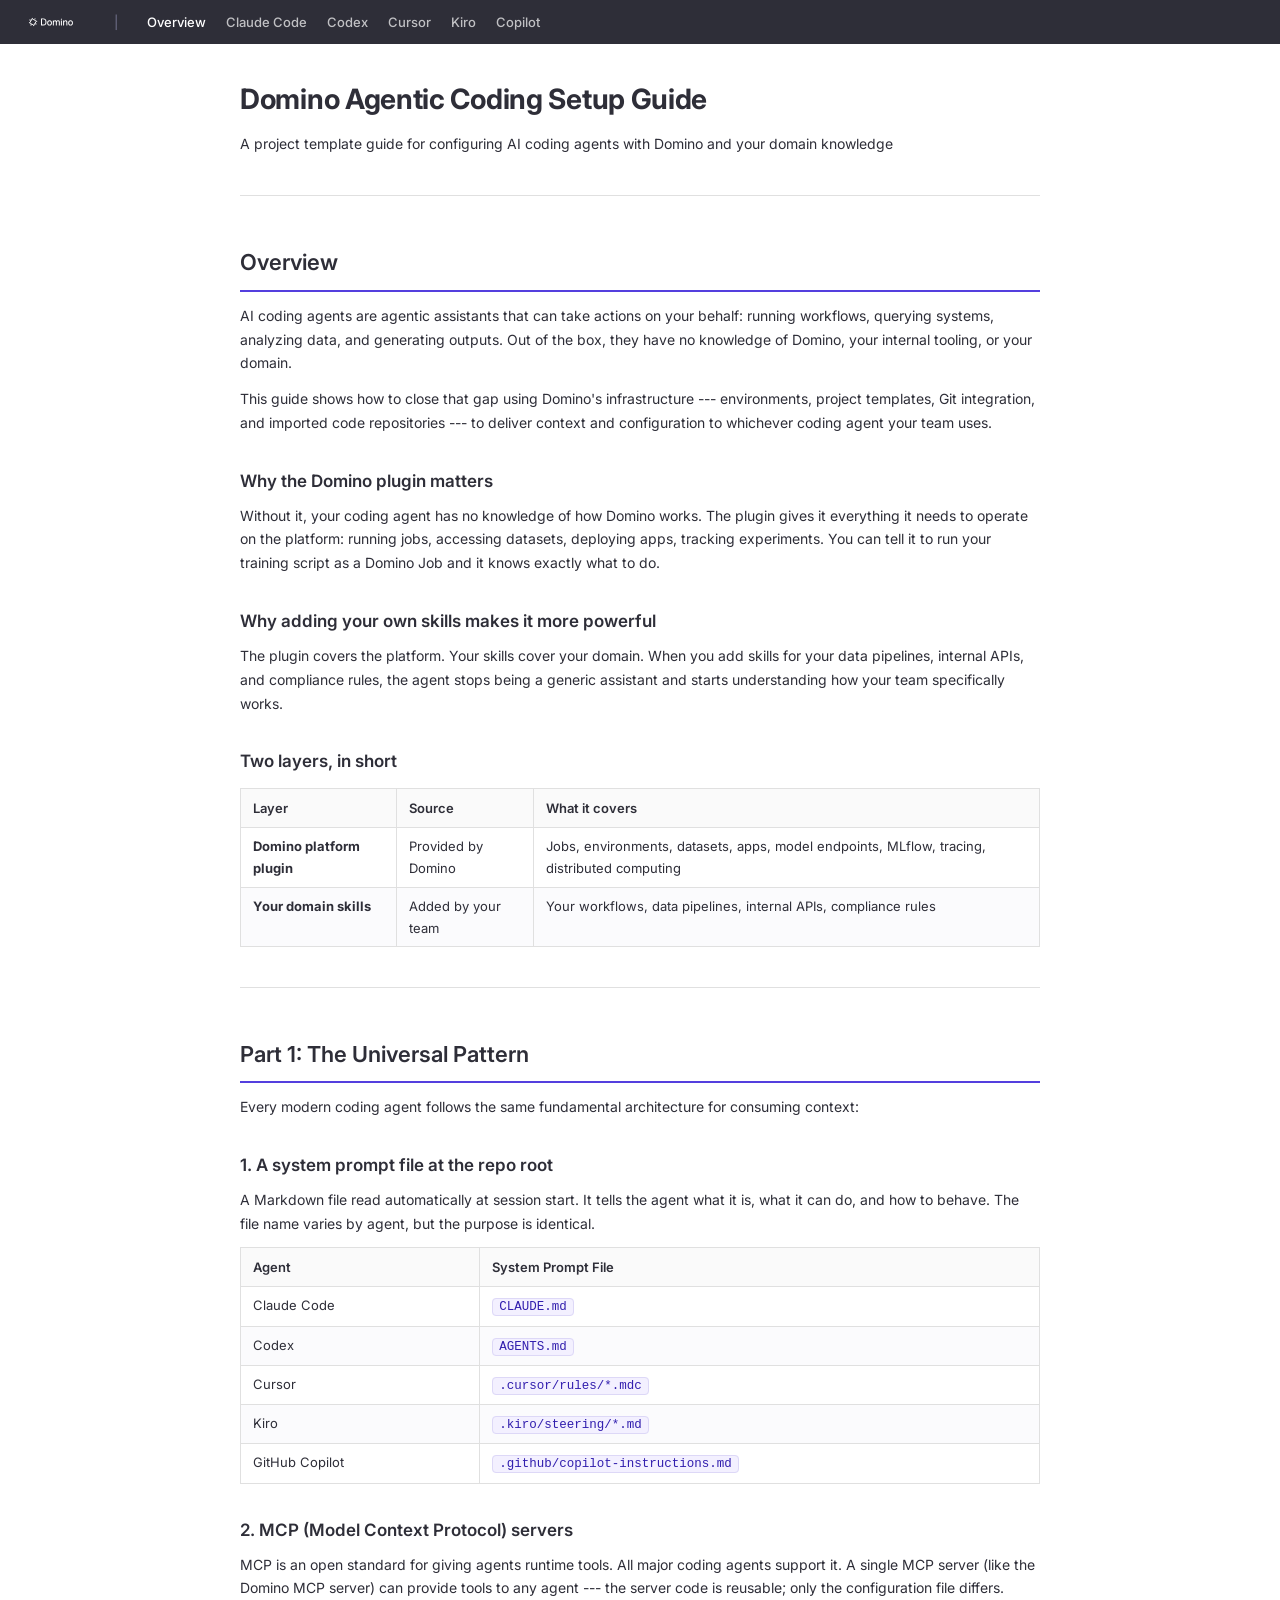
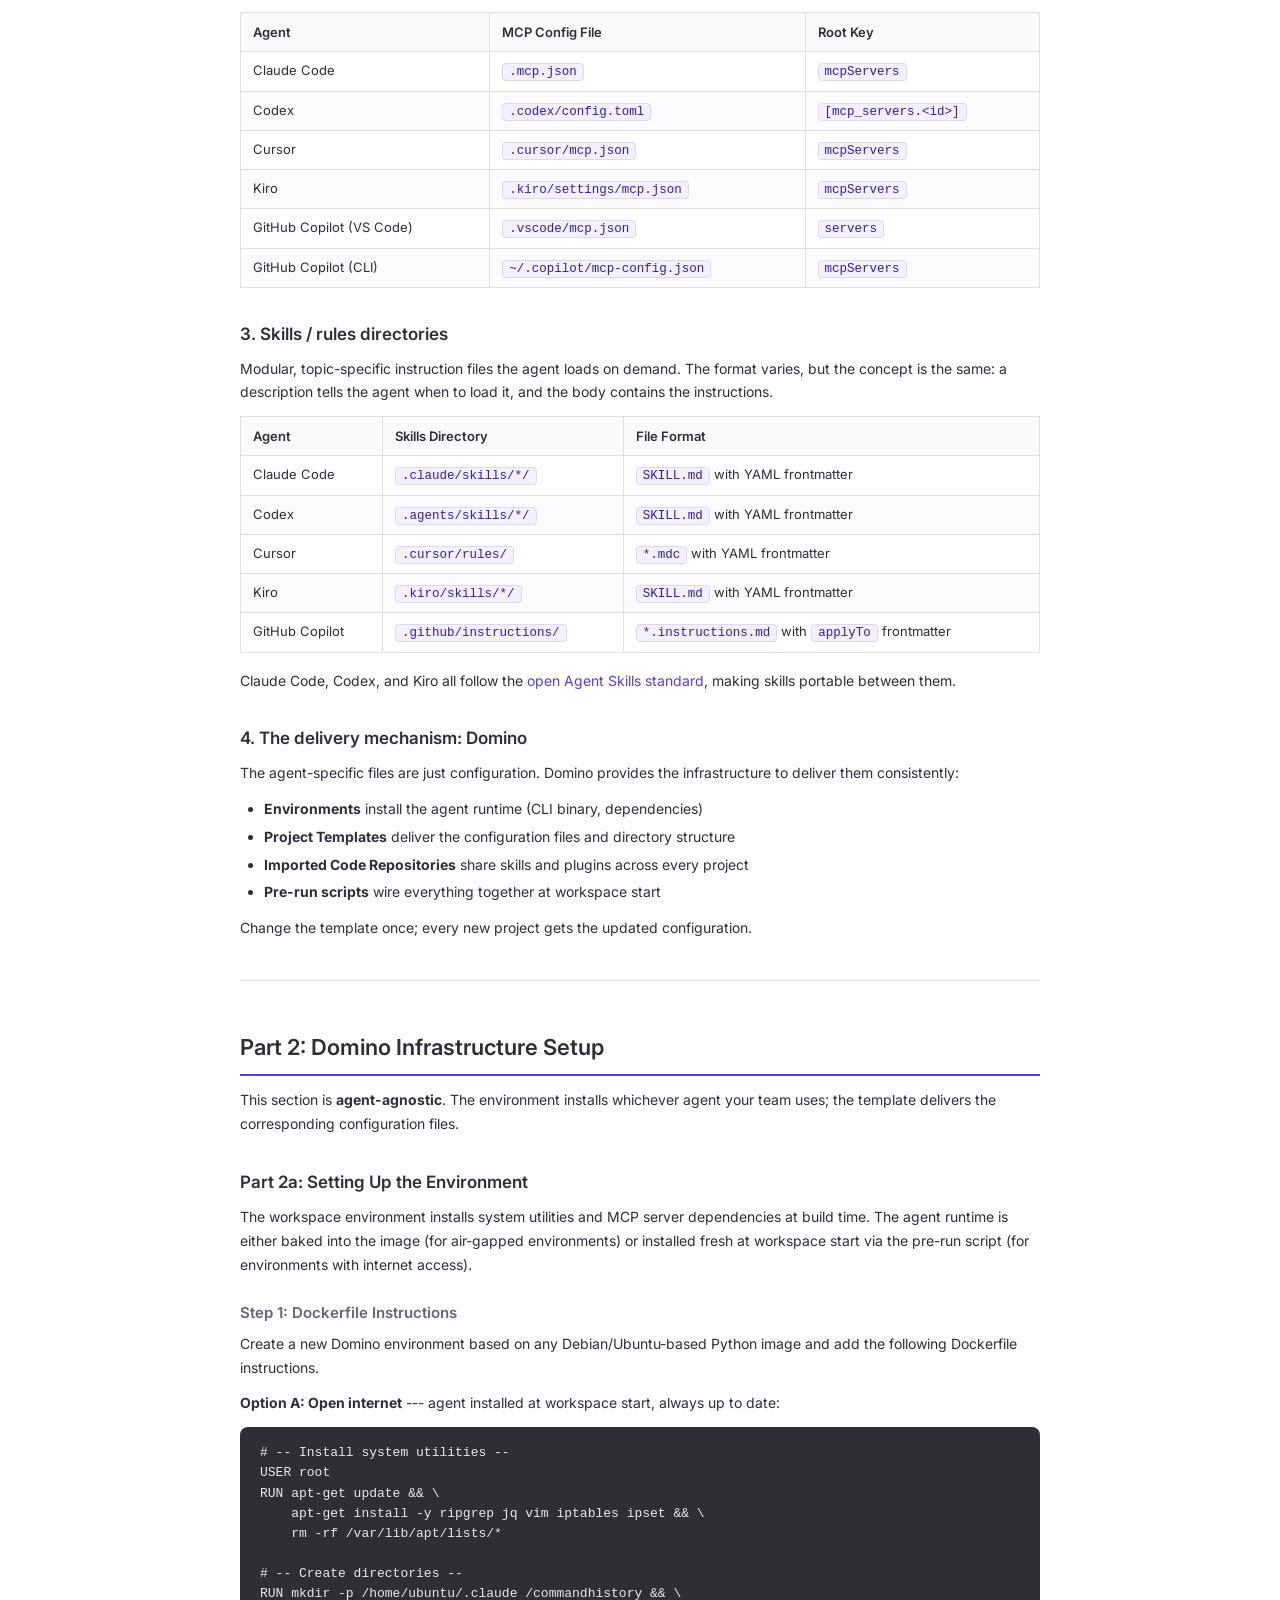
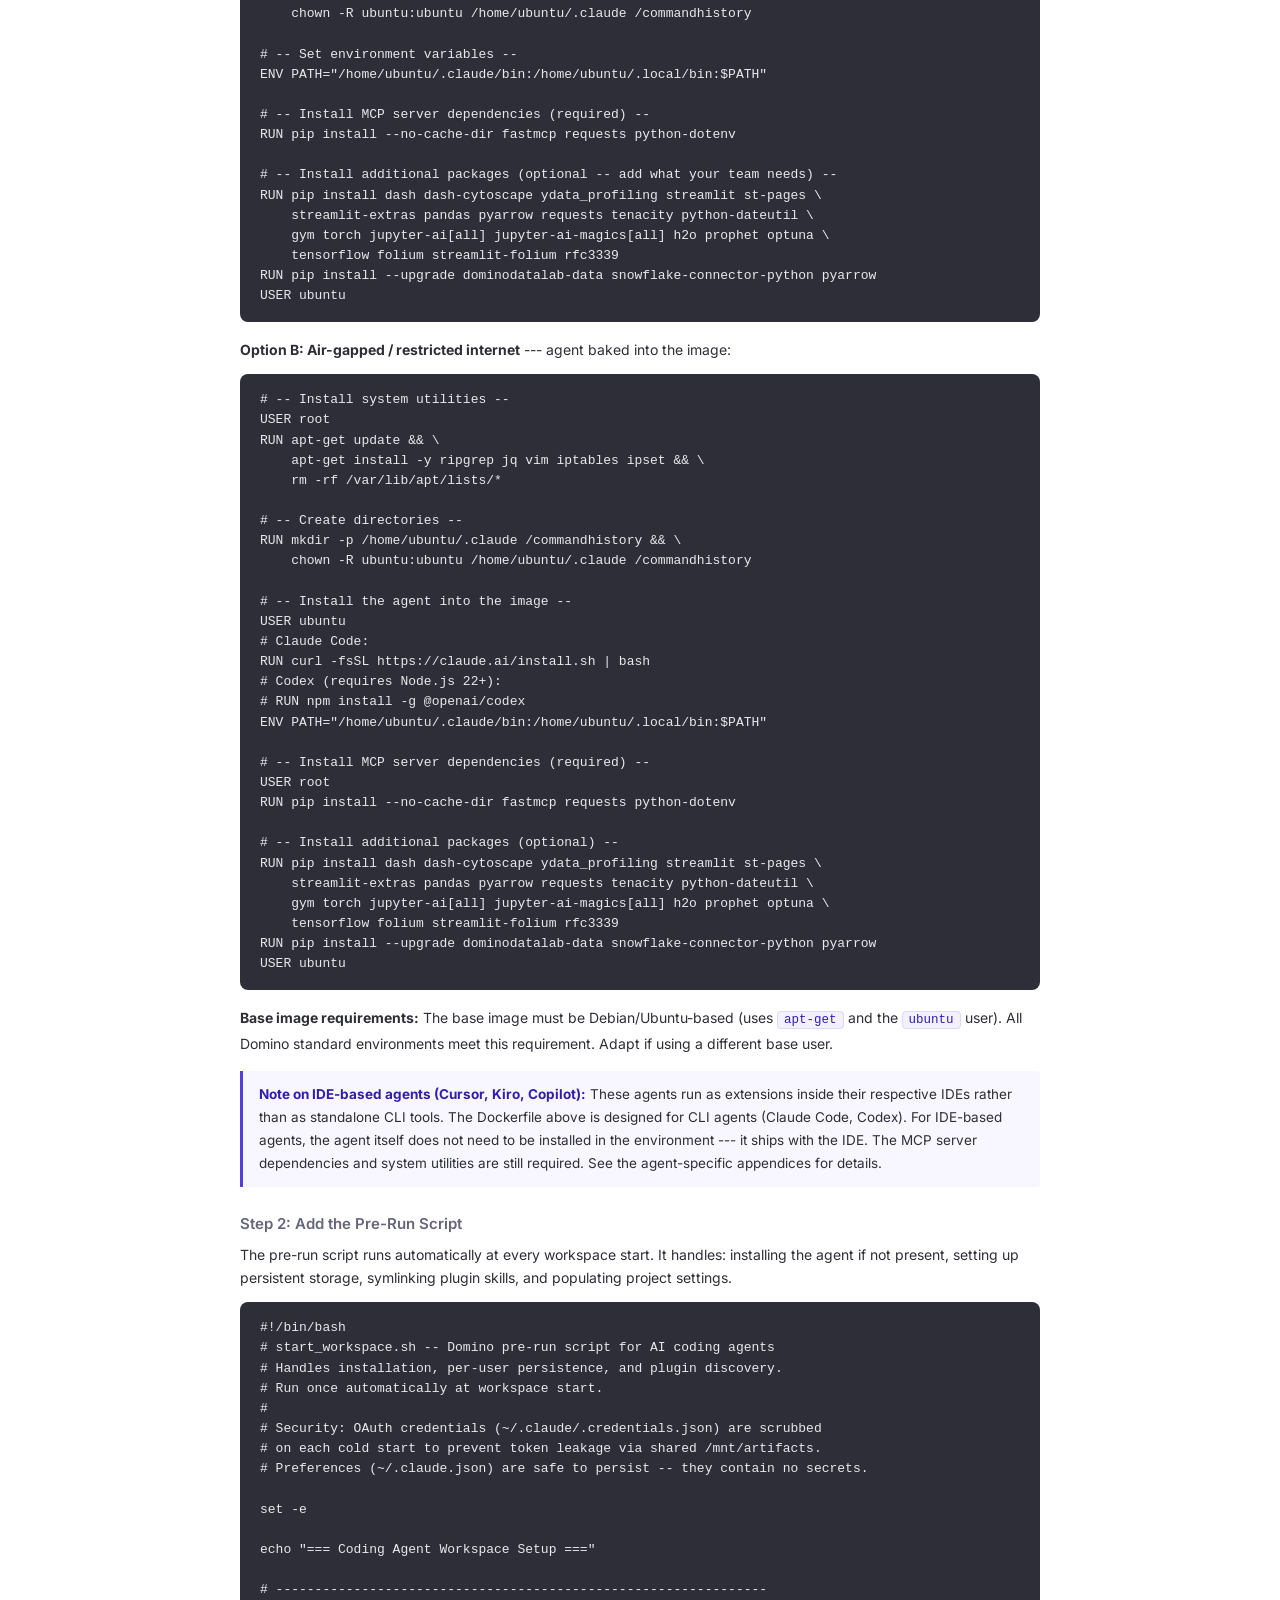
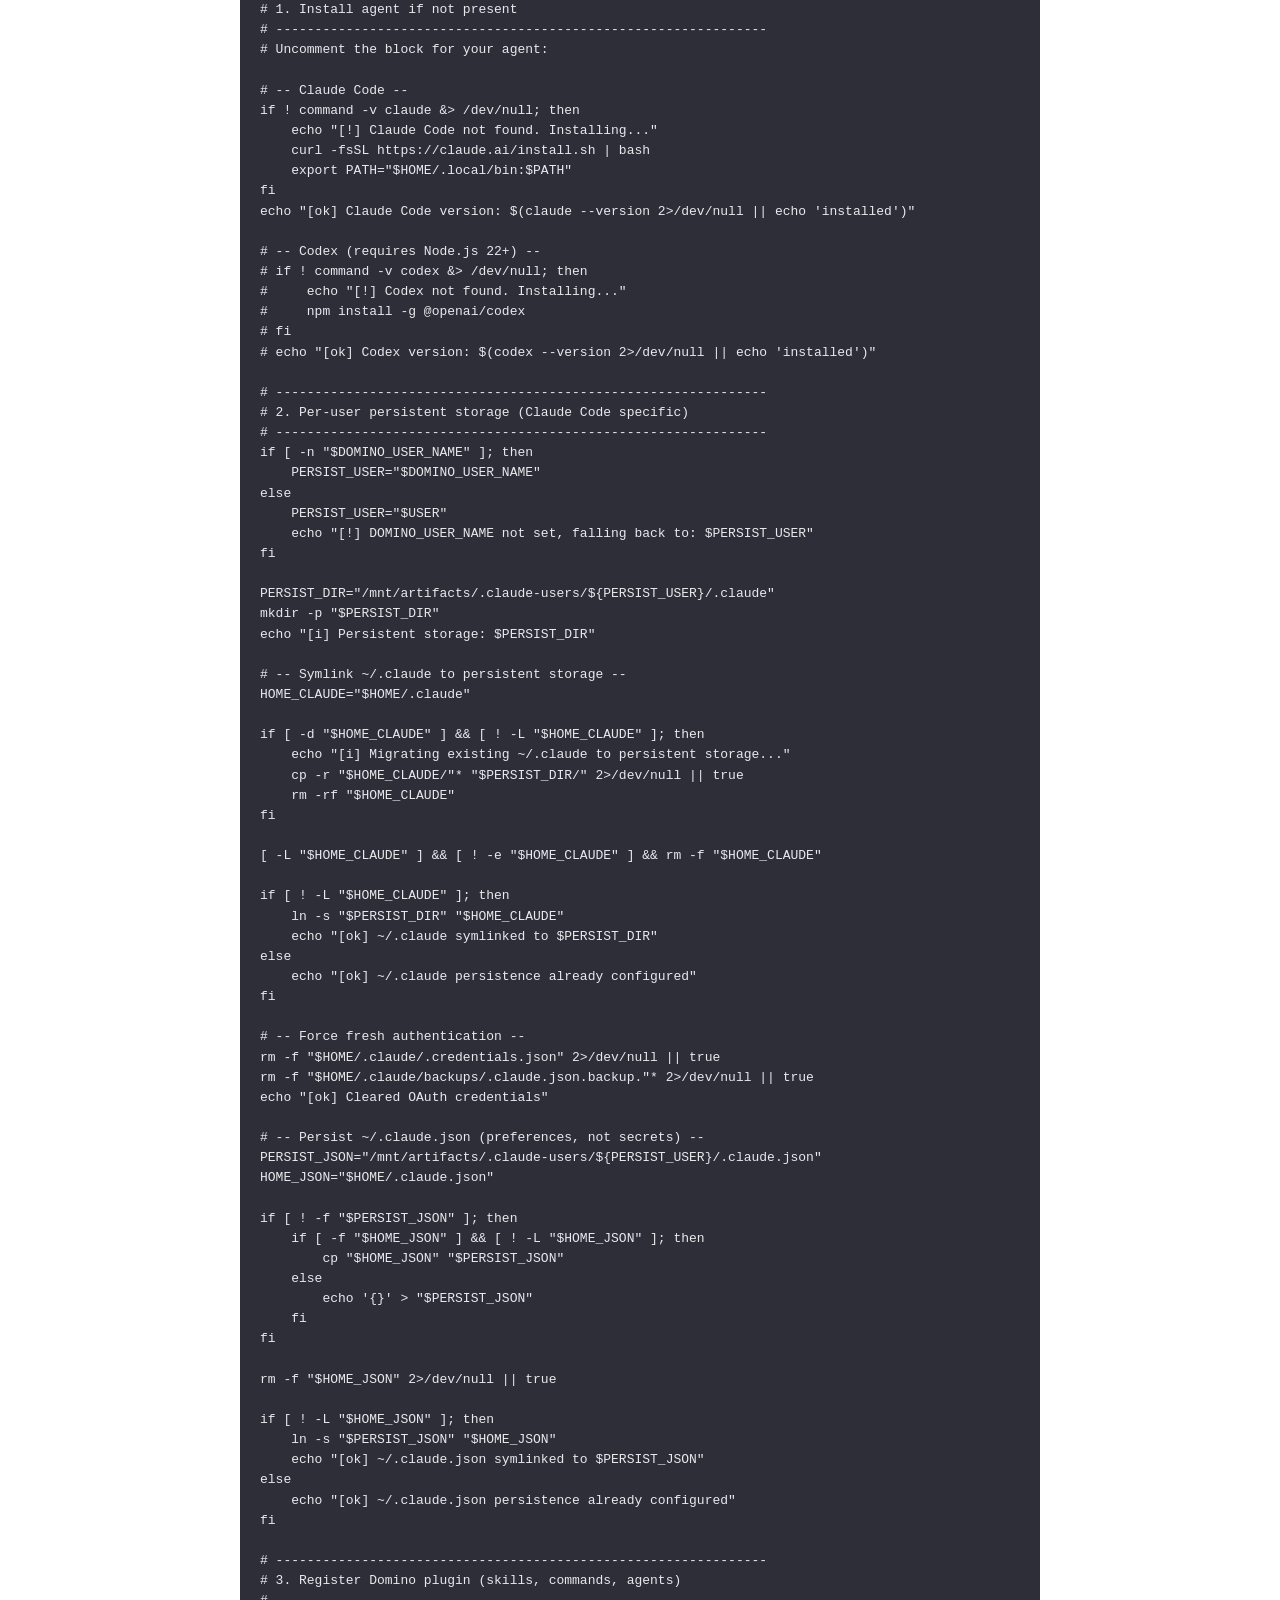
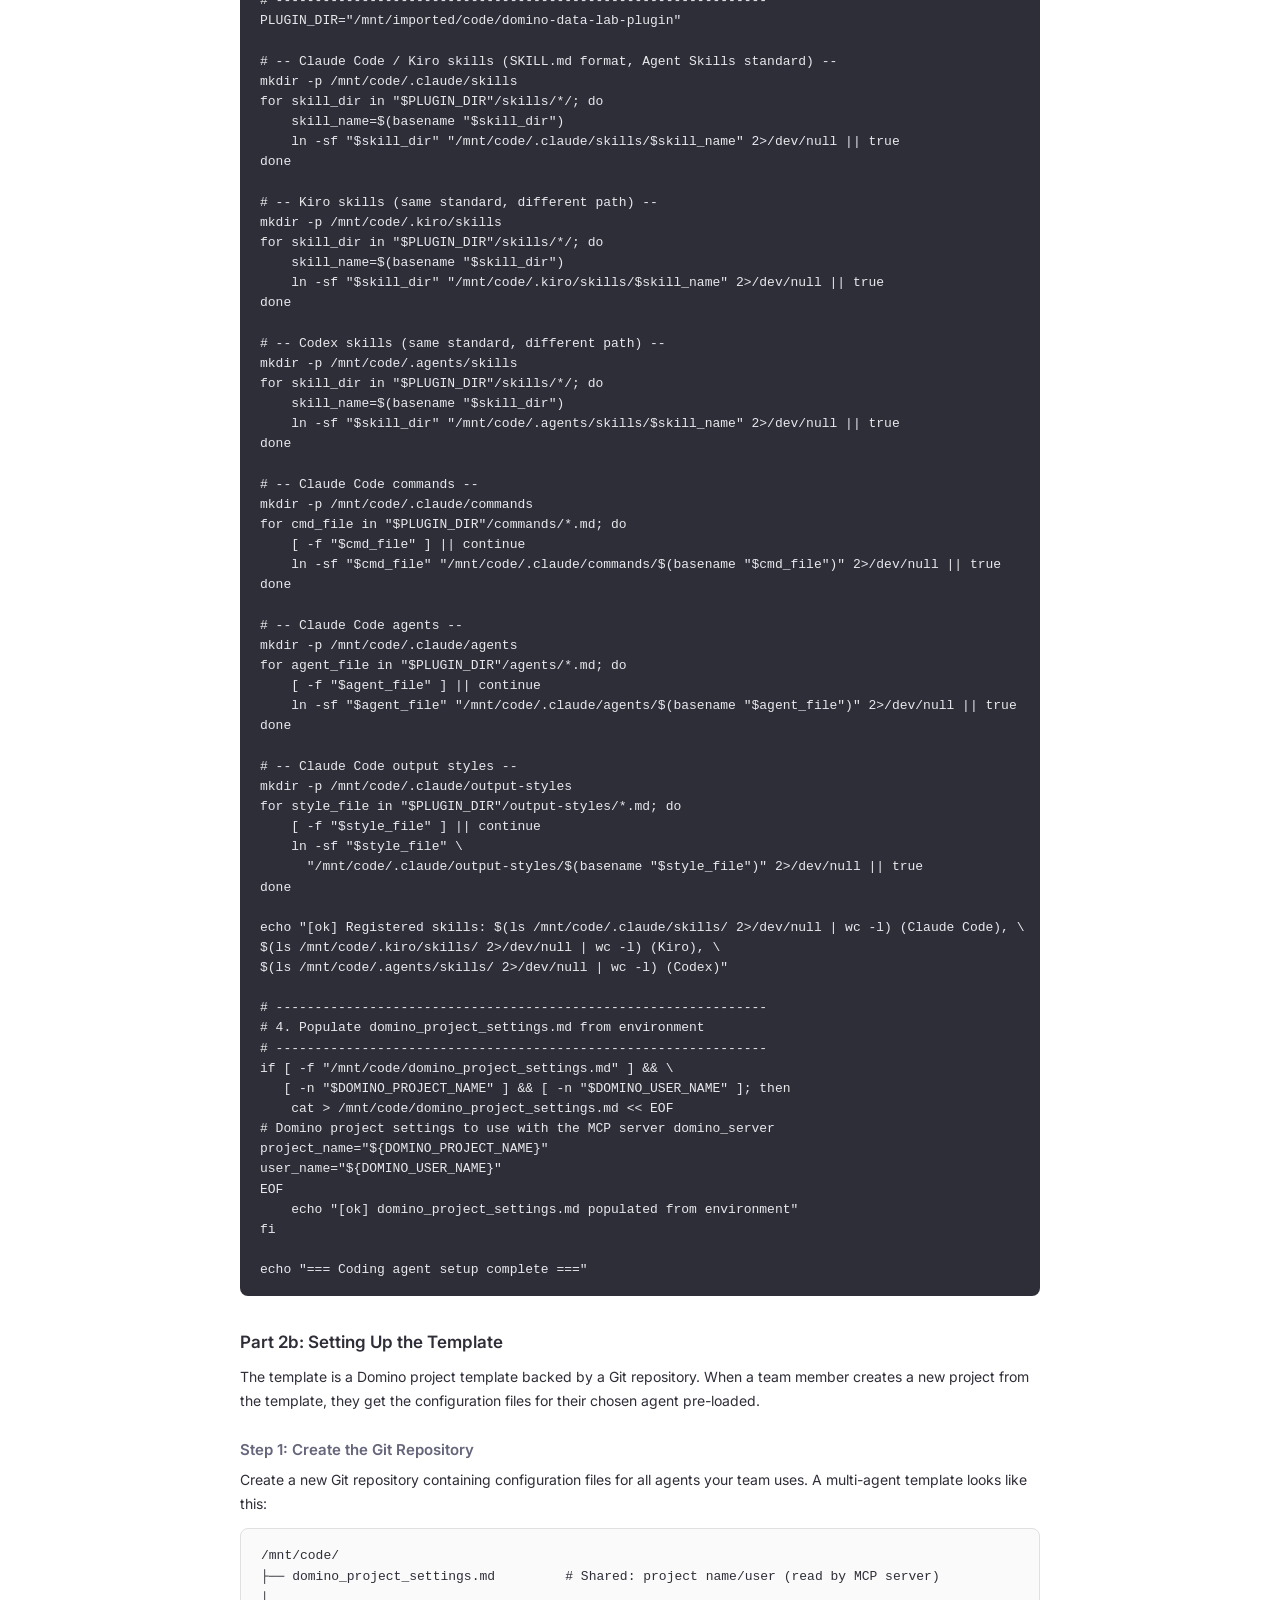
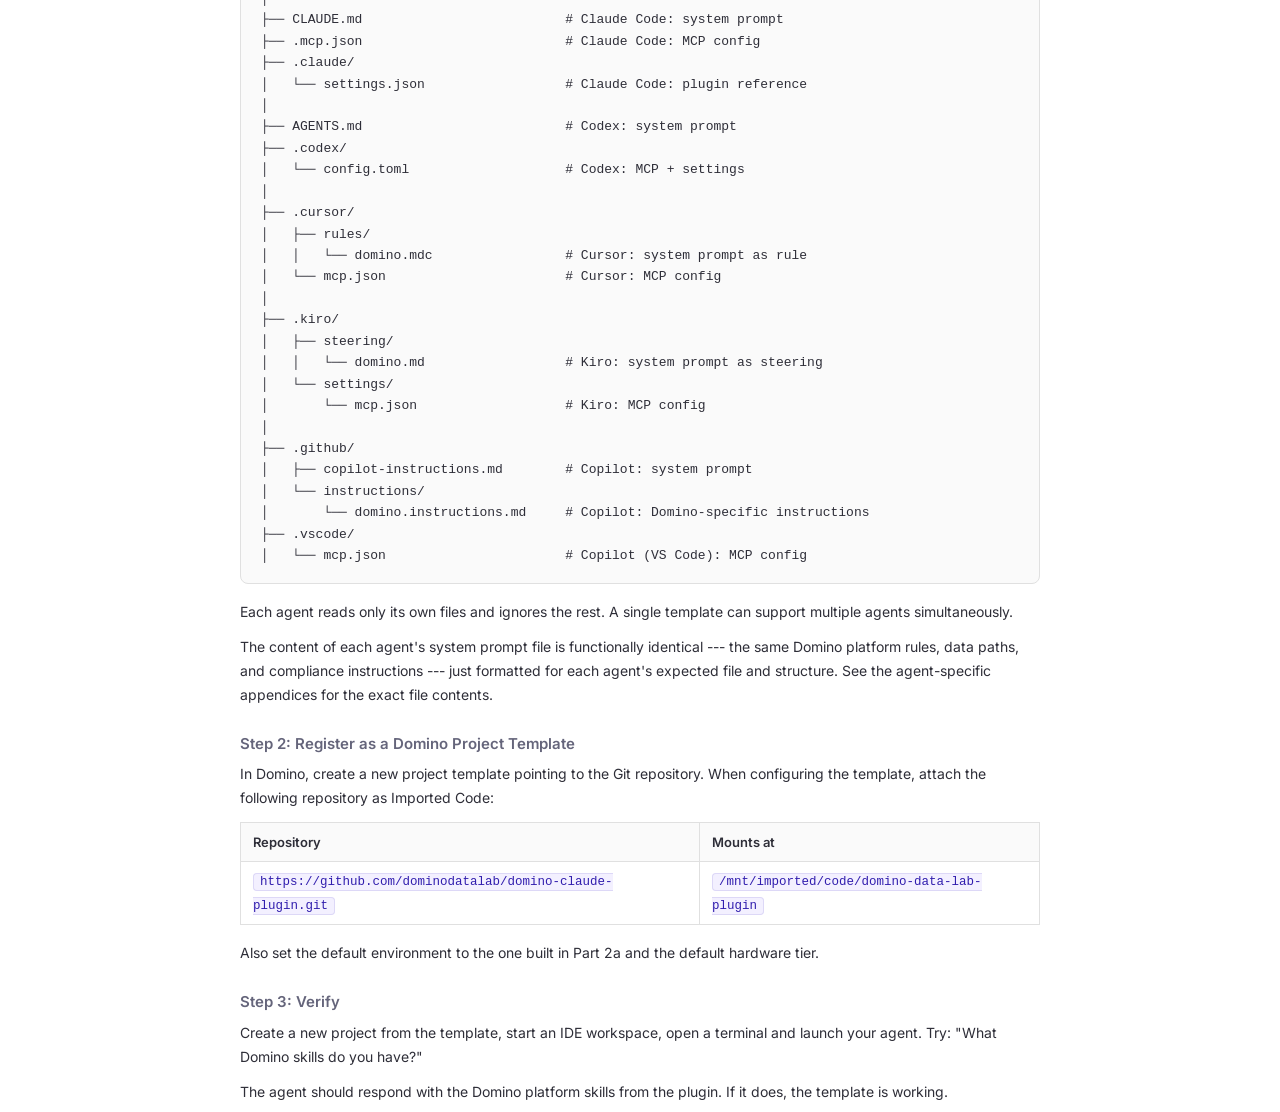
==== docs/index.html @ 9f82bb4d "Add Domino agentic coding setup guides as GitHub Pages site Agent-agnostic main guide plus full Part" ====
<!DOCTYPE html>
<html lang="en">
<head>
  <meta charset="UTF-8">
  <meta http-equiv="refresh" content="0; url=guide-main.html">
  <title>Domino Agentic Coding Guides</title>
</head>
<body>
  <p>Redirecting to <a href="guide-main.html">Domino Agentic Coding Setup Guide</a>...</p>
</body>
</html>
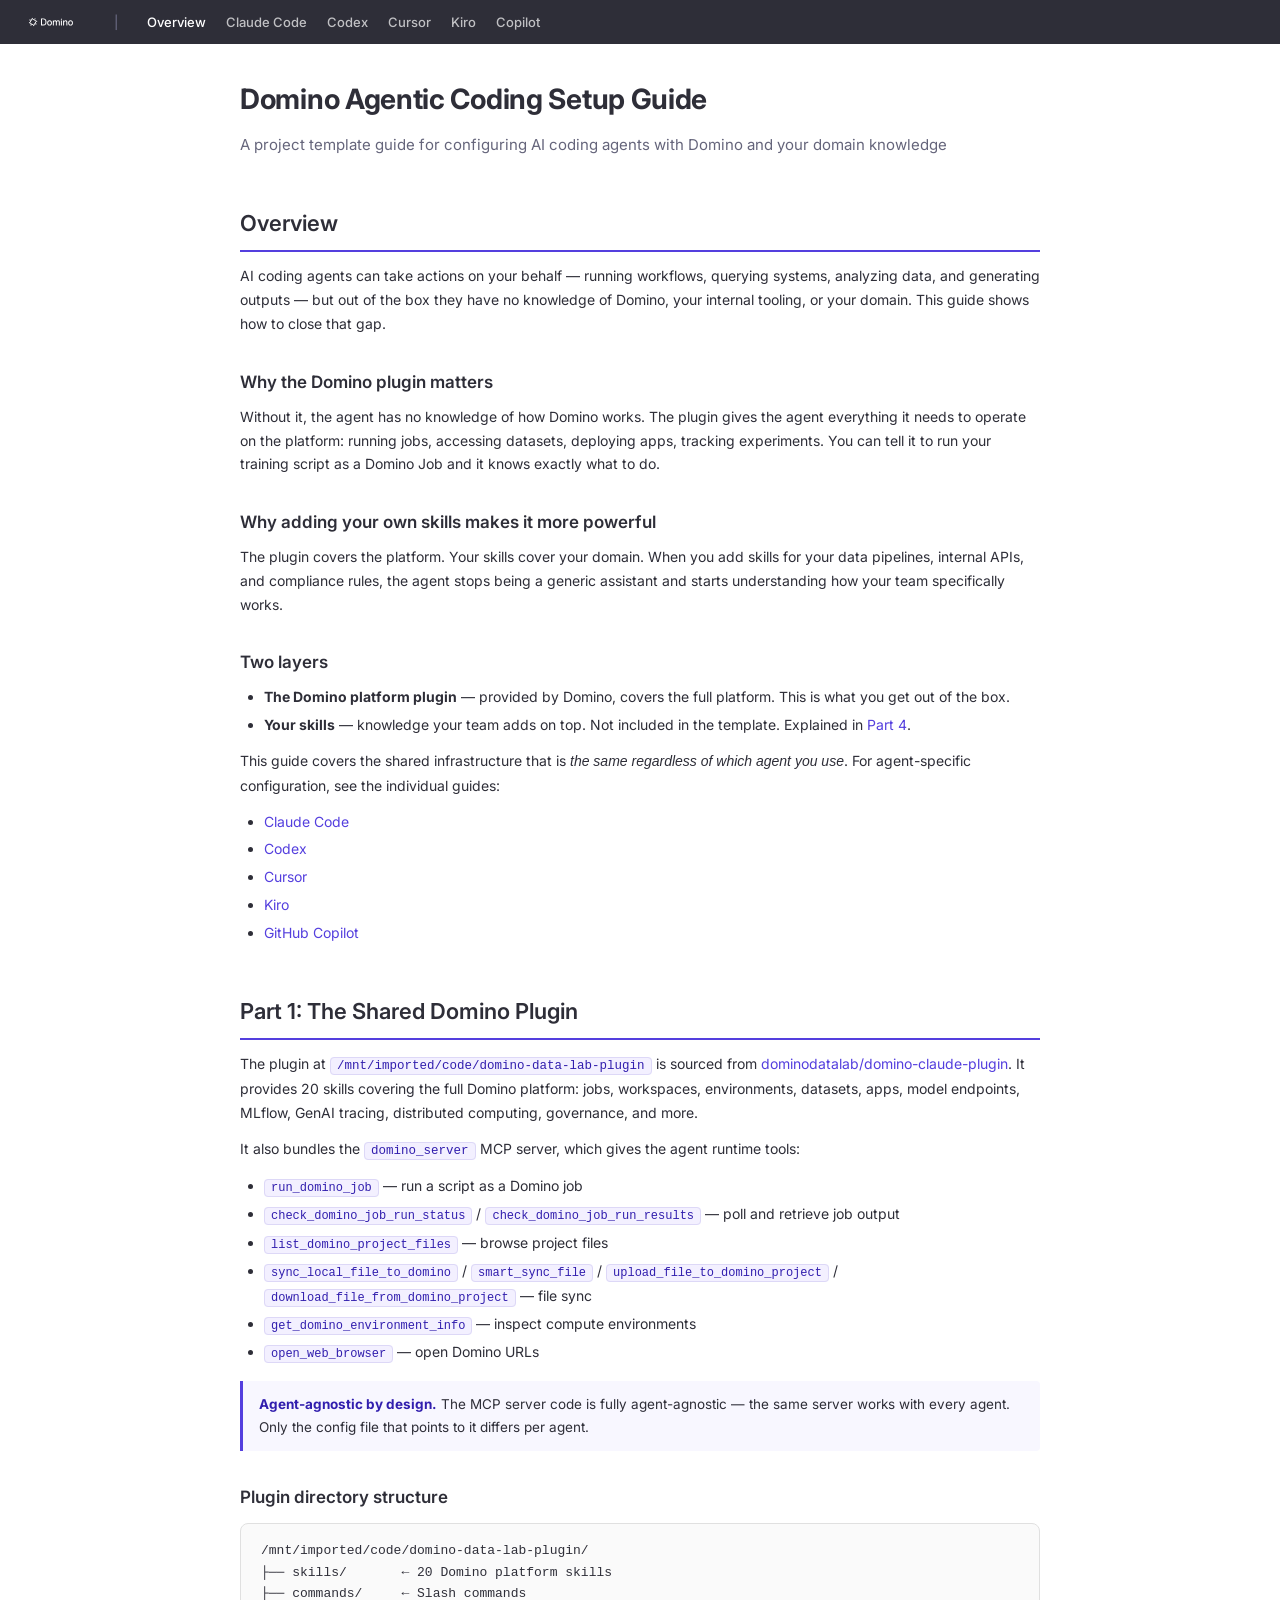
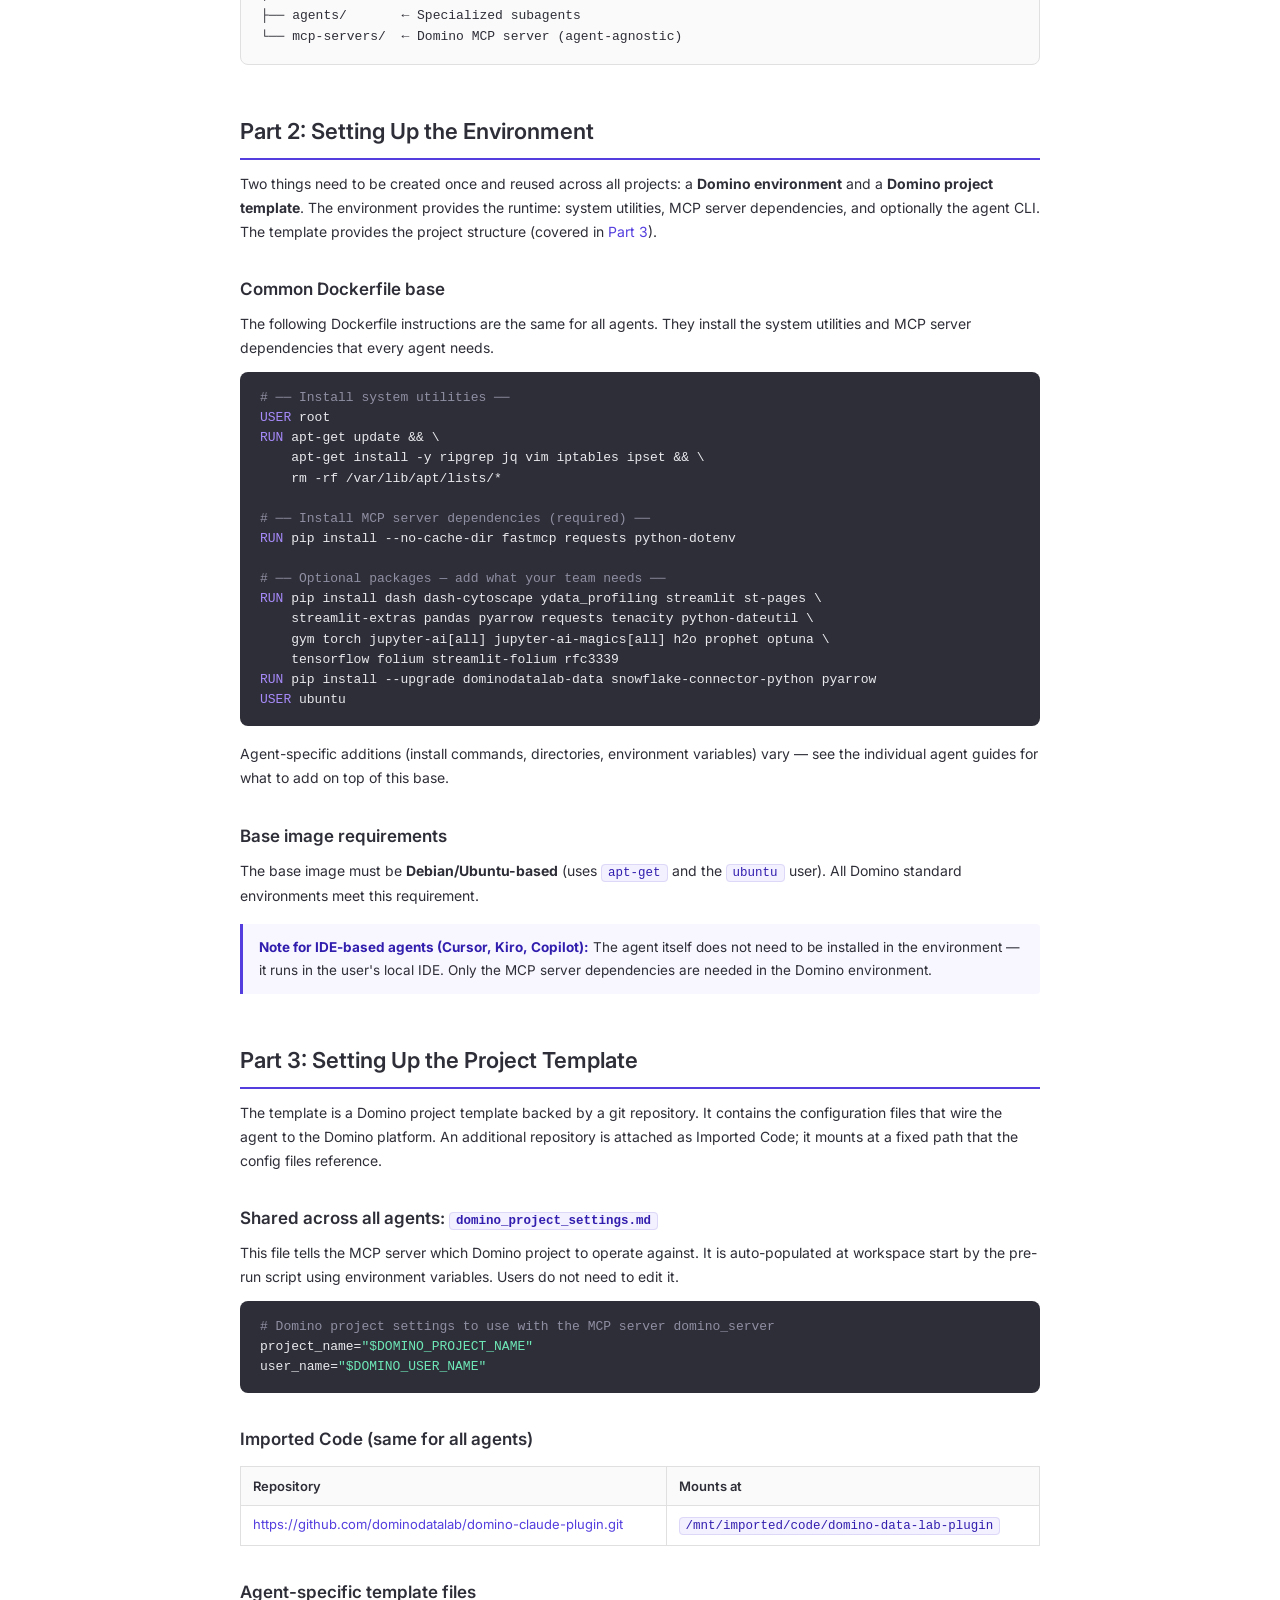
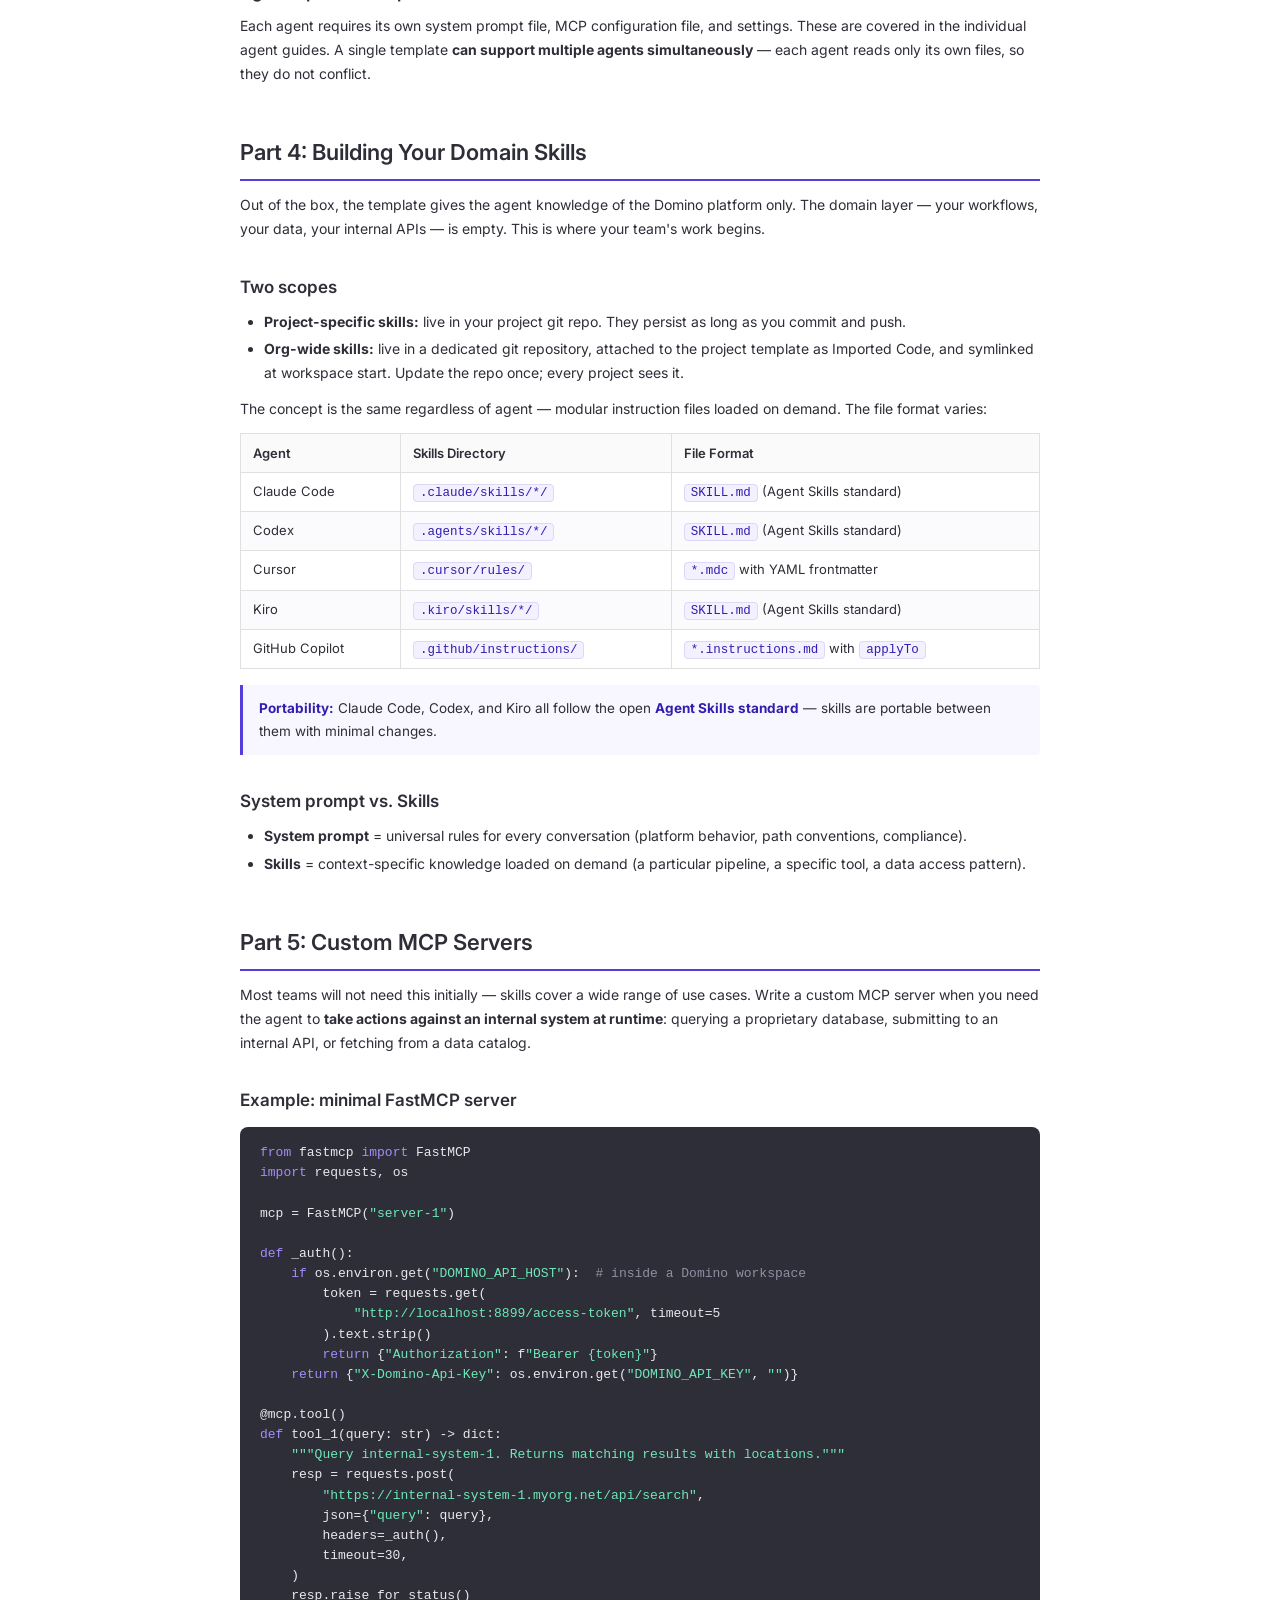
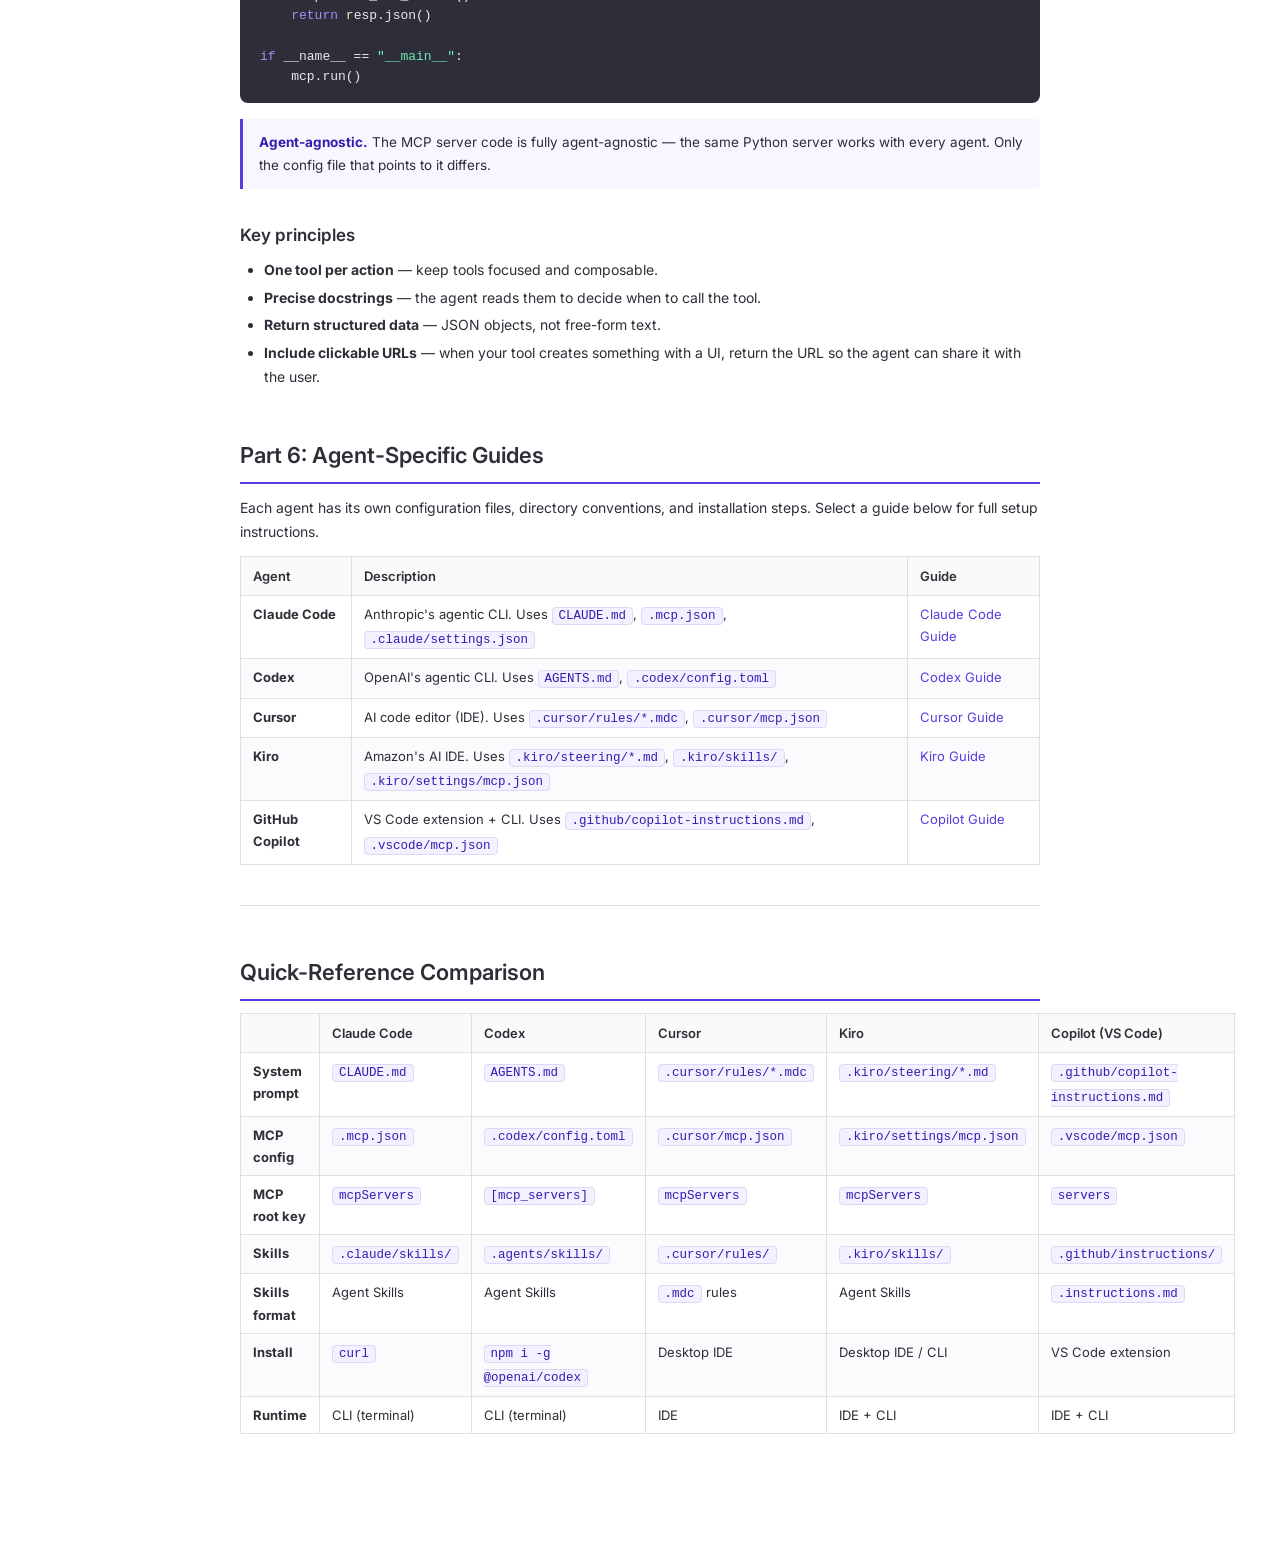
==== commit 4bb122cb: "Restructure guides: main overview + per-agent setup pages Main page (index.html) covers shared Domin" ====
--- a/docs/index.html
+++ b/docs/index.html
@@ -2,10 +2,386 @@
 <html lang="en">
 <head>
   <meta charset="UTF-8">
-  <meta http-equiv="refresh" content="0; url=guide-main.html">
-  <title>Domino Agentic Coding Guides</title>
+  <meta name="viewport" content="width=device-width, initial-scale=1.0">
+  <title>Domino Agentic Coding Setup Guide</title>
+  <link rel="stylesheet" href="style.css">
 </head>
 <body>
-  <p>Redirecting to <a href="guide-main.html">Domino Agentic Coding Setup Guide</a>...</p>
+<div class="nav-bar">
+  <img src="domino-logo.svg" alt="Domino" class="logo">
+  <span class="separator">|</span>
+  <div class="nav-links">
+    <a href="index.html" class="active">Overview</a>
+    <a href="claude-code.html">Claude Code</a>
+    <a href="codex.html">Codex</a>
+    <a href="cursor.html">Cursor</a>
+    <a href="kiro.html">Kiro</a>
+    <a href="copilot.html">Copilot</a>
+  </div>
+</div>
+<div class="content">
+
+  <h1>Domino Agentic Coding Setup Guide</h1>
+  <p class="subtitle">A project template guide for configuring AI coding agents with Domino and your domain knowledge</p>
+
+  <!-- ============================================================ -->
+  <!-- OVERVIEW                                                      -->
+  <!-- ============================================================ -->
+  <h2>Overview</h2>
+
+  <p>AI coding agents can take actions on your behalf &mdash; running workflows, querying systems, analyzing data, and generating outputs &mdash; but out of the box they have no knowledge of Domino, your internal tooling, or your domain. This guide shows how to close that gap.</p>
+
+  <h3>Why the Domino plugin matters</h3>
+  <p>Without it, the agent has no knowledge of how Domino works. The plugin gives the agent everything it needs to operate on the platform: running jobs, accessing datasets, deploying apps, tracking experiments. You can tell it to run your training script as a Domino Job and it knows exactly what to do.</p>
+
+  <h3>Why adding your own skills makes it more powerful</h3>
+  <p>The plugin covers the platform. Your skills cover your domain. When you add skills for your data pipelines, internal APIs, and compliance rules, the agent stops being a generic assistant and starts understanding how your team specifically works.</p>
+
+  <h3>Two layers</h3>
+  <ul>
+    <li><strong>The Domino platform plugin</strong> &mdash; provided by Domino, covers the full platform. This is what you get out of the box.</li>
+    <li><strong>Your skills</strong> &mdash; knowledge your team adds on top. Not included in the template. Explained in <a href="#part4">Part 4</a>.</li>
+  </ul>
+
+  <p>This guide covers the shared infrastructure that is <em>the same regardless of which agent you use</em>. For agent-specific configuration, see the individual guides:</p>
+  <ul>
+    <li><a href="claude-code.html">Claude Code</a></li>
+    <li><a href="codex.html">Codex</a></li>
+    <li><a href="cursor.html">Cursor</a></li>
+    <li><a href="kiro.html">Kiro</a></li>
+    <li><a href="copilot.html">GitHub Copilot</a></li>
+  </ul>
+
+  <!-- ============================================================ -->
+  <!-- PART 1: THE SHARED DOMINO PLUGIN                              -->
+  <!-- ============================================================ -->
+  <h2>Part 1: The Shared Domino Plugin</h2>
+
+  <p>The plugin at <code>/mnt/imported/code/domino-data-lab-plugin</code> is sourced from
+  <a href="https://github.com/dominodatalab/domino-claude-plugin">dominodatalab/domino-claude-plugin</a>.
+  It provides 20 skills covering the full Domino platform: jobs, workspaces, environments, datasets, apps,
+  model endpoints, MLflow, GenAI tracing, distributed computing, governance, and more.</p>
+
+  <p>It also bundles the <code>domino_server</code> MCP server, which gives the agent runtime tools:</p>
+  <ul>
+    <li><code>run_domino_job</code> &mdash; run a script as a Domino job</li>
+    <li><code>check_domino_job_run_status</code> / <code>check_domino_job_run_results</code> &mdash; poll and retrieve job output</li>
+    <li><code>list_domino_project_files</code> &mdash; browse project files</li>
+    <li><code>sync_local_file_to_domino</code> / <code>smart_sync_file</code> / <code>upload_file_to_domino_project</code> / <code>download_file_from_domino_project</code> &mdash; file sync</li>
+    <li><code>get_domino_environment_info</code> &mdash; inspect compute environments</li>
+    <li><code>open_web_browser</code> &mdash; open Domino URLs</li>
+  </ul>
+
+  <blockquote>
+    <p><strong>Agent-agnostic by design.</strong> The MCP server code is fully agent-agnostic &mdash; the same server works with every agent. Only the config file that points to it differs per agent.</p>
+  </blockquote>
+
+  <h3>Plugin directory structure</h3>
+  <div class="file-tree">/mnt/imported/code/domino-data-lab-plugin/
+├── skills/       &larr; 20 Domino platform skills
+├── commands/     &larr; Slash commands
+├── agents/       &larr; Specialized subagents
+└── mcp-servers/  &larr; Domino MCP server (agent-agnostic)</div>
+
+  <!-- ============================================================ -->
+  <!-- PART 2: SETTING UP THE ENVIRONMENT                            -->
+  <!-- ============================================================ -->
+  <h2>Part 2: Setting Up the Environment</h2>
+
+  <p>Two things need to be created once and reused across all projects: a <strong>Domino environment</strong> and a <strong>Domino project template</strong>. The environment provides the runtime: system utilities, MCP server dependencies, and optionally the agent CLI. The template provides the project structure (covered in <a href="#part3">Part 3</a>).</p>
+
+  <h3>Common Dockerfile base</h3>
+  <p>The following Dockerfile instructions are the same for all agents. They install the system utilities and MCP server dependencies that every agent needs.</p>
+
+<pre><code><span class="comment"># ── Install system utilities ──</span>
+<span class="keyword">USER</span> root
+<span class="keyword">RUN</span> apt-get update &amp;&amp; \
+    apt-get install -y ripgrep jq vim iptables ipset &amp;&amp; \
+    rm -rf /var/lib/apt/lists/*
+
+<span class="comment"># ── Install MCP server dependencies (required) ──</span>
+<span class="keyword">RUN</span> pip install --no-cache-dir fastmcp requests python-dotenv
+
+<span class="comment"># ── Optional packages — add what your team needs ──</span>
+<span class="keyword">RUN</span> pip install dash dash-cytoscape ydata_profiling streamlit st-pages \
+    streamlit-extras pandas pyarrow requests tenacity python-dateutil \
+    gym torch jupyter-ai[all] jupyter-ai-magics[all] h2o prophet optuna \
+    tensorflow folium streamlit-folium rfc3339
+<span class="keyword">RUN</span> pip install --upgrade dominodatalab-data snowflake-connector-python pyarrow
+<span class="keyword">USER</span> ubuntu</code></pre>
+
+  <p>Agent-specific additions (install commands, directories, environment variables) vary &mdash; see the individual agent guides for what to add on top of this base.</p>
+
+  <h3>Base image requirements</h3>
+  <p>The base image must be <strong>Debian/Ubuntu-based</strong> (uses <code>apt-get</code> and the <code>ubuntu</code> user). All Domino standard environments meet this requirement.</p>
+
+  <blockquote>
+    <p><strong>Note for IDE-based agents (Cursor, Kiro, Copilot):</strong> The agent itself does not need to be installed in the environment &mdash; it runs in the user's local IDE. Only the MCP server dependencies are needed in the Domino environment.</p>
+  </blockquote>
+
+  <!-- ============================================================ -->
+  <!-- PART 3: SETTING UP THE PROJECT TEMPLATE                       -->
+  <!-- ============================================================ -->
+  <h2 id="part3">Part 3: Setting Up the Project Template</h2>
+
+  <p>The template is a Domino project template backed by a git repository. It contains the configuration files that wire the agent to the Domino platform. An additional repository is attached as Imported Code; it mounts at a fixed path that the config files reference.</p>
+
+  <h3>Shared across all agents: <code>domino_project_settings.md</code></h3>
+  <p>This file tells the MCP server which Domino project to operate against. It is auto-populated at workspace start by the pre-run script using environment variables. Users do not need to edit it.</p>
+
+<pre><code><span class="comment"># Domino project settings to use with the MCP server domino_server</span>
+project_name=<span class="string">"$DOMINO_PROJECT_NAME"</span>
+user_name=<span class="string">"$DOMINO_USER_NAME"</span></code></pre>
+
+  <h3>Imported Code (same for all agents)</h3>
+  <table>
+    <thead>
+      <tr>
+        <th>Repository</th>
+        <th>Mounts at</th>
+      </tr>
+    </thead>
+    <tbody>
+      <tr>
+        <td><a href="https://github.com/dominodatalab/domino-claude-plugin.git">https://github.com/dominodatalab/domino-claude-plugin.git</a></td>
+        <td><code>/mnt/imported/code/domino-data-lab-plugin</code></td>
+      </tr>
+    </tbody>
+  </table>
+
+  <h3>Agent-specific template files</h3>
+  <p>Each agent requires its own system prompt file, MCP configuration file, and settings. These are covered in the individual agent guides. A single template <strong>can support multiple agents simultaneously</strong> &mdash; each agent reads only its own files, so they do not conflict.</p>
+
+  <!-- ============================================================ -->
+  <!-- PART 4: BUILDING YOUR DOMAIN SKILLS                           -->
+  <!-- ============================================================ -->
+  <h2 id="part4">Part 4: Building Your Domain Skills</h2>
+
+  <p>Out of the box, the template gives the agent knowledge of the Domino platform only. The domain layer &mdash; your workflows, your data, your internal APIs &mdash; is empty. This is where your team's work begins.</p>
+
+  <h3>Two scopes</h3>
+  <ul>
+    <li><strong>Project-specific skills:</strong> live in your project git repo. They persist as long as you commit and push.</li>
+    <li><strong>Org-wide skills:</strong> live in a dedicated git repository, attached to the project template as Imported Code, and symlinked at workspace start. Update the repo once; every project sees it.</li>
+  </ul>
+
+  <p>The concept is the same regardless of agent &mdash; modular instruction files loaded on demand. The file format varies:</p>
+
+  <table>
+    <thead>
+      <tr>
+        <th>Agent</th>
+        <th>Skills Directory</th>
+        <th>File Format</th>
+      </tr>
+    </thead>
+    <tbody>
+      <tr>
+        <td>Claude Code</td>
+        <td><code>.claude/skills/*/</code></td>
+        <td><code>SKILL.md</code> (Agent Skills standard)</td>
+      </tr>
+      <tr>
+        <td>Codex</td>
+        <td><code>.agents/skills/*/</code></td>
+        <td><code>SKILL.md</code> (Agent Skills standard)</td>
+      </tr>
+      <tr>
+        <td>Cursor</td>
+        <td><code>.cursor/rules/</code></td>
+        <td><code>*.mdc</code> with YAML frontmatter</td>
+      </tr>
+      <tr>
+        <td>Kiro</td>
+        <td><code>.kiro/skills/*/</code></td>
+        <td><code>SKILL.md</code> (Agent Skills standard)</td>
+      </tr>
+      <tr>
+        <td>GitHub Copilot</td>
+        <td><code>.github/instructions/</code></td>
+        <td><code>*.instructions.md</code> with <code>applyTo</code></td>
+      </tr>
+    </tbody>
+  </table>
+
+  <blockquote>
+    <p><strong>Portability:</strong> Claude Code, Codex, and Kiro all follow the open <strong>Agent Skills standard</strong> &mdash; skills are portable between them with minimal changes.</p>
+  </blockquote>
+
+  <h3>System prompt vs. Skills</h3>
+  <ul>
+    <li><strong>System prompt</strong> = universal rules for every conversation (platform behavior, path conventions, compliance).</li>
+    <li><strong>Skills</strong> = context-specific knowledge loaded on demand (a particular pipeline, a specific tool, a data access pattern).</li>
+  </ul>
+
+  <!-- ============================================================ -->
+  <!-- PART 5: CUSTOM MCP SERVERS                                    -->
+  <!-- ============================================================ -->
+  <h2>Part 5: Custom MCP Servers</h2>
+
+  <p>Most teams will not need this initially &mdash; skills cover a wide range of use cases. Write a custom MCP server when you need the agent to <strong>take actions against an internal system at runtime</strong>: querying a proprietary database, submitting to an internal API, or fetching from a data catalog.</p>
+
+  <h3>Example: minimal FastMCP server</h3>
+
+<pre><code><span class="keyword">from</span> fastmcp <span class="keyword">import</span> FastMCP
+<span class="keyword">import</span> requests, os
+
+mcp = FastMCP(<span class="string">"server-1"</span>)
+
+<span class="keyword">def</span> _auth():
+    <span class="keyword">if</span> os.environ.get(<span class="string">"DOMINO_API_HOST"</span>):  <span class="comment"># inside a Domino workspace</span>
+        token = requests.get(
+            <span class="string">"http://localhost:8899/access-token"</span>, timeout=5
+        ).text.strip()
+        <span class="keyword">return</span> {<span class="string">"Authorization"</span>: f<span class="string">"Bearer {token}"</span>}
+    <span class="keyword">return</span> {<span class="string">"X-Domino-Api-Key"</span>: os.environ.get(<span class="string">"DOMINO_API_KEY"</span>, <span class="string">""</span>)}
+
+@mcp.tool()
+<span class="keyword">def</span> tool_1(query: str) -&gt; dict:
+    <span class="string">"""Query internal-system-1. Returns matching results with locations."""</span>
+    resp = requests.post(
+        <span class="string">"https://internal-system-1.myorg.net/api/search"</span>,
+        json={<span class="string">"query"</span>: query},
+        headers=_auth(),
+        timeout=30,
+    )
+    resp.raise_for_status()
+    <span class="keyword">return</span> resp.json()
+
+<span class="keyword">if</span> __name__ == <span class="string">"__main__"</span>:
+    mcp.run()</code></pre>
+
+  <blockquote>
+    <p><strong>Agent-agnostic.</strong> The MCP server code is fully agent-agnostic &mdash; the same Python server works with every agent. Only the config file that points to it differs.</p>
+  </blockquote>
+
+  <h3>Key principles</h3>
+  <ul>
+    <li><strong>One tool per action</strong> &mdash; keep tools focused and composable.</li>
+    <li><strong>Precise docstrings</strong> &mdash; the agent reads them to decide when to call the tool.</li>
+    <li><strong>Return structured data</strong> &mdash; JSON objects, not free-form text.</li>
+    <li><strong>Include clickable URLs</strong> &mdash; when your tool creates something with a UI, return the URL so the agent can share it with the user.</li>
+  </ul>
+
+  <!-- ============================================================ -->
+  <!-- PART 6: AGENT-SPECIFIC GUIDES                                 -->
+  <!-- ============================================================ -->
+  <h2>Part 6: Agent-Specific Guides</h2>
+
+  <p>Each agent has its own configuration files, directory conventions, and installation steps. Select a guide below for full setup instructions.</p>
+
+  <table>
+    <thead>
+      <tr>
+        <th>Agent</th>
+        <th>Description</th>
+        <th>Guide</th>
+      </tr>
+    </thead>
+    <tbody>
+      <tr>
+        <td><strong>Claude Code</strong></td>
+        <td>Anthropic's agentic CLI. Uses <code>CLAUDE.md</code>, <code>.mcp.json</code>, <code>.claude/settings.json</code></td>
+        <td><a href="claude-code.html">Claude Code Guide</a></td>
+      </tr>
+      <tr>
+        <td><strong>Codex</strong></td>
+        <td>OpenAI's agentic CLI. Uses <code>AGENTS.md</code>, <code>.codex/config.toml</code></td>
+        <td><a href="codex.html">Codex Guide</a></td>
+      </tr>
+      <tr>
+        <td><strong>Cursor</strong></td>
+        <td>AI code editor (IDE). Uses <code>.cursor/rules/*.mdc</code>, <code>.cursor/mcp.json</code></td>
+        <td><a href="cursor.html">Cursor Guide</a></td>
+      </tr>
+      <tr>
+        <td><strong>Kiro</strong></td>
+        <td>Amazon's AI IDE. Uses <code>.kiro/steering/*.md</code>, <code>.kiro/skills/</code>, <code>.kiro/settings/mcp.json</code></td>
+        <td><a href="kiro.html">Kiro Guide</a></td>
+      </tr>
+      <tr>
+        <td><strong>GitHub Copilot</strong></td>
+        <td>VS Code extension + CLI. Uses <code>.github/copilot-instructions.md</code>, <code>.vscode/mcp.json</code></td>
+        <td><a href="copilot.html">Copilot Guide</a></td>
+      </tr>
+    </tbody>
+  </table>
+
+  <hr>
+
+  <h2>Quick-Reference Comparison</h2>
+
+  <table>
+    <thead>
+      <tr>
+        <th></th>
+        <th>Claude Code</th>
+        <th>Codex</th>
+        <th>Cursor</th>
+        <th>Kiro</th>
+        <th>Copilot (VS Code)</th>
+      </tr>
+    </thead>
+    <tbody>
+      <tr>
+        <td><strong>System prompt</strong></td>
+        <td><code>CLAUDE.md</code></td>
+        <td><code>AGENTS.md</code></td>
+        <td><code>.cursor/rules/*.mdc</code></td>
+        <td><code>.kiro/steering/*.md</code></td>
+        <td><code>.github/copilot-instructions.md</code></td>
+      </tr>
+      <tr>
+        <td><strong>MCP config</strong></td>
+        <td><code>.mcp.json</code></td>
+        <td><code>.codex/config.toml</code></td>
+        <td><code>.cursor/mcp.json</code></td>
+        <td><code>.kiro/settings/mcp.json</code></td>
+        <td><code>.vscode/mcp.json</code></td>
+      </tr>
+      <tr>
+        <td><strong>MCP root key</strong></td>
+        <td><code>mcpServers</code></td>
+        <td><code>[mcp_servers]</code></td>
+        <td><code>mcpServers</code></td>
+        <td><code>mcpServers</code></td>
+        <td><code>servers</code></td>
+      </tr>
+      <tr>
+        <td><strong>Skills</strong></td>
+        <td><code>.claude/skills/</code></td>
+        <td><code>.agents/skills/</code></td>
+        <td><code>.cursor/rules/</code></td>
+        <td><code>.kiro/skills/</code></td>
+        <td><code>.github/instructions/</code></td>
+      </tr>
+      <tr>
+        <td><strong>Skills format</strong></td>
+        <td>Agent Skills</td>
+        <td>Agent Skills</td>
+        <td><code>.mdc</code> rules</td>
+        <td>Agent Skills</td>
+        <td><code>.instructions.md</code></td>
+      </tr>
+      <tr>
+        <td><strong>Install</strong></td>
+        <td><code>curl</code></td>
+        <td><code>npm i -g @openai/codex</code></td>
+        <td>Desktop IDE</td>
+        <td>Desktop IDE / CLI</td>
+        <td>VS Code extension</td>
+      </tr>
+      <tr>
+        <td><strong>Runtime</strong></td>
+        <td>CLI (terminal)</td>
+        <td>CLI (terminal)</td>
+        <td>IDE</td>
+        <td>IDE + CLI</td>
+        <td>IDE + CLI</td>
+      </tr>
+    </tbody>
+  </table>
+
+</div>
 </body>
 </html>
--- a/docs/style.css
+++ b/docs/style.css
@@ -0,0 +1,292 @@
+/* Domino Data Lab Design System — Documentation Theme */
+@import url('https://fonts.googleapis.com/css2?family=Inter:wght@400;500;600;700&display=swap');
+
+:root {
+  /* Domino brand tokens */
+  --domino-primary: #543FDE;
+  --domino-primary-hover: #3B23D1;
+  --domino-primary-active: #311EAE;
+  --domino-nav-bg: #2E2E38;
+  --domino-text: #2E2E38;
+  --domino-text-secondary: #65657B;
+  --domino-text-tertiary: #8F8FA3;
+  --domino-success: #28A464;
+  --domino-warning: #CCB718;
+  --domino-error: #C20A29;
+  --domino-info: #0070CC;
+  --domino-bg: #FFFFFF;
+  --domino-bg-layout: #FAFAFA;
+  --domino-border: #E0E0E0;
+  --domino-radius: 4px;
+  --domino-radius-lg: 8px;
+}
+
+* { box-sizing: border-box; margin: 0; padding: 0; }
+
+body {
+  font-family: Inter, Lato, 'Helvetica Neue', Helvetica, Arial, sans-serif;
+  font-size: 14px;
+  line-height: 1.7;
+  color: var(--domino-text);
+  background: var(--domino-bg);
+}
+
+/* ── Top navigation bar (44px, dark) ── */
+.nav-bar {
+  position: sticky;
+  top: 0;
+  z-index: 100;
+  display: flex;
+  align-items: center;
+  height: 44px;
+  background: var(--domino-nav-bg);
+  padding: 0 24px;
+  gap: 24px;
+  font-size: 13px;
+  font-weight: 500;
+}
+
+.nav-bar img.logo {
+  height: 24px;
+  margin-right: 8px;
+}
+
+.nav-bar .separator {
+  color: #65657B;
+  margin: 0 4px;
+}
+
+.nav-bar a {
+  color: rgba(255, 255, 255, 0.7);
+  text-decoration: none;
+  transition: color 0.15s;
+  white-space: nowrap;
+}
+
+.nav-bar a:hover,
+.nav-bar a.active {
+  color: #FFFFFF;
+}
+
+.nav-bar .nav-links {
+  display: flex;
+  align-items: center;
+  gap: 20px;
+}
+
+/* ── Content area ── */
+.content {
+  max-width: 880px;
+  margin: 0 auto;
+  padding: 32px 40px 64px;
+}
+
+/* ── Typography ── */
+h1 {
+  font-size: 28px;
+  font-weight: 700;
+  color: var(--domino-text);
+  margin-top: 40px;
+  margin-bottom: 8px;
+  letter-spacing: -0.3px;
+}
+
+h1:first-child { margin-top: 0; }
+
+.subtitle {
+  color: var(--domino-text-secondary);
+  font-size: 15px;
+  margin-bottom: 24px;
+}
+
+h2 {
+  font-size: 22px;
+  font-weight: 600;
+  color: var(--domino-text);
+  margin-top: 48px;
+  margin-bottom: 12px;
+  padding-bottom: 8px;
+  border-bottom: 2px solid var(--domino-primary);
+}
+
+h3 {
+  font-size: 17px;
+  font-weight: 600;
+  color: var(--domino-text);
+  margin-top: 32px;
+  margin-bottom: 8px;
+}
+
+h4 {
+  font-size: 15px;
+  font-weight: 600;
+  color: var(--domino-text-secondary);
+  margin-top: 24px;
+  margin-bottom: 6px;
+}
+
+p {
+  margin-bottom: 12px;
+}
+
+/* ── Links ── */
+a {
+  color: var(--domino-primary);
+  text-decoration: none;
+}
+
+a:hover {
+  color: var(--domino-primary-hover);
+  text-decoration: underline;
+}
+
+/* ── Inline code ── */
+code {
+  background: #F3F0FF;
+  border: 1px solid #DDD8F7;
+  border-radius: var(--domino-radius);
+  padding: 1px 6px;
+  font-size: 12.5px;
+  font-family: 'SFMono-Regular', Consolas, 'Liberation Mono', Menlo, monospace;
+  color: var(--domino-primary-active);
+}
+
+/* ── Code blocks ── */
+pre {
+  background: var(--domino-nav-bg);
+  color: #E8E8ED;
+  border-radius: var(--domino-radius-lg);
+  padding: 16px 20px;
+  overflow-x: auto;
+  font-size: 13px;
+  line-height: 1.55;
+  margin: 12px 0 16px;
+}
+
+pre code {
+  background: none;
+  border: none;
+  padding: 0;
+  color: inherit;
+  font-size: inherit;
+}
+
+/* ── Syntax highlights (minimal) ── */
+pre .comment { color: #8F8FA3; }
+pre .keyword { color: #A78BFA; }
+pre .string  { color: #6EE7B7; }
+
+/* ── Tables ── */
+table {
+  border-collapse: collapse;
+  width: 100%;
+  margin: 12px 0 16px;
+  font-size: 13px;
+}
+
+th {
+  background: var(--domino-bg-layout);
+  color: var(--domino-text);
+  font-weight: 600;
+  text-align: left;
+  padding: 8px 12px;
+  border: 1px solid var(--domino-border);
+}
+
+td {
+  padding: 7px 12px;
+  border: 1px solid var(--domino-border);
+  vertical-align: top;
+}
+
+tr:nth-child(even) td {
+  background: #FBFBFD;
+}
+
+/* ── File trees ── */
+.file-tree {
+  background: var(--domino-bg-layout);
+  border: 1px solid var(--domino-border);
+  border-radius: var(--domino-radius-lg);
+  padding: 16px 20px;
+  font-family: 'SFMono-Regular', Consolas, 'Liberation Mono', Menlo, monospace;
+  font-size: 13px;
+  line-height: 1.65;
+  white-space: pre;
+  overflow-x: auto;
+  margin: 12px 0 16px;
+  color: var(--domino-text);
+}
+
+/* ── Blockquotes / callouts ── */
+blockquote {
+  border-left: 3px solid var(--domino-primary);
+  background: #F8F7FF;
+  margin: 16px 0;
+  padding: 12px 16px;
+  border-radius: 0 var(--domino-radius) var(--domino-radius) 0;
+  color: var(--domino-text);
+  font-size: 13.5px;
+}
+
+blockquote p { margin-bottom: 4px; }
+blockquote p:last-child { margin-bottom: 0; }
+
+blockquote strong {
+  color: var(--domino-primary-active);
+}
+
+/* ── Lists ── */
+ul, ol {
+  padding-left: 24px;
+  margin-bottom: 12px;
+}
+
+li {
+  margin-bottom: 4px;
+}
+
+li code {
+  font-size: 12px;
+}
+
+/* ── Horizontal rules ── */
+hr {
+  border: none;
+  border-top: 1px solid var(--domino-border);
+  margin: 40px 0;
+}
+
+/* ── Badges / tags ── */
+.badge {
+  display: inline-block;
+  background: #F3F0FF;
+  color: var(--domino-primary);
+  font-size: 11px;
+  font-weight: 600;
+  padding: 2px 8px;
+  border-radius: 10px;
+  text-transform: uppercase;
+  letter-spacing: 0.5px;
+}
+
+/* ── Responsive ── */
+@media (max-width: 700px) {
+  .content { padding: 20px 16px 40px; }
+  .nav-bar { padding: 0 12px; gap: 12px; font-size: 12px; }
+  .nav-bar .nav-links { gap: 12px; }
+  table { font-size: 12px; }
+  pre { font-size: 12px; padding: 12px; }
+  h1 { font-size: 24px; }
+  h2 { font-size: 19px; }
+}
+
+/* ── Print ── */
+@media print {
+  .nav-bar { display: none; }
+  .content { max-width: 100%; padding: 16px; }
+  pre { background: #F0F0F0; color: #333; border: 1px solid #ccc; }
+  a { color: var(--domino-primary); }
+  h1, h2, h3 { page-break-after: avoid; }
+  pre, table, .file-tree { page-break-inside: avoid; }
+}
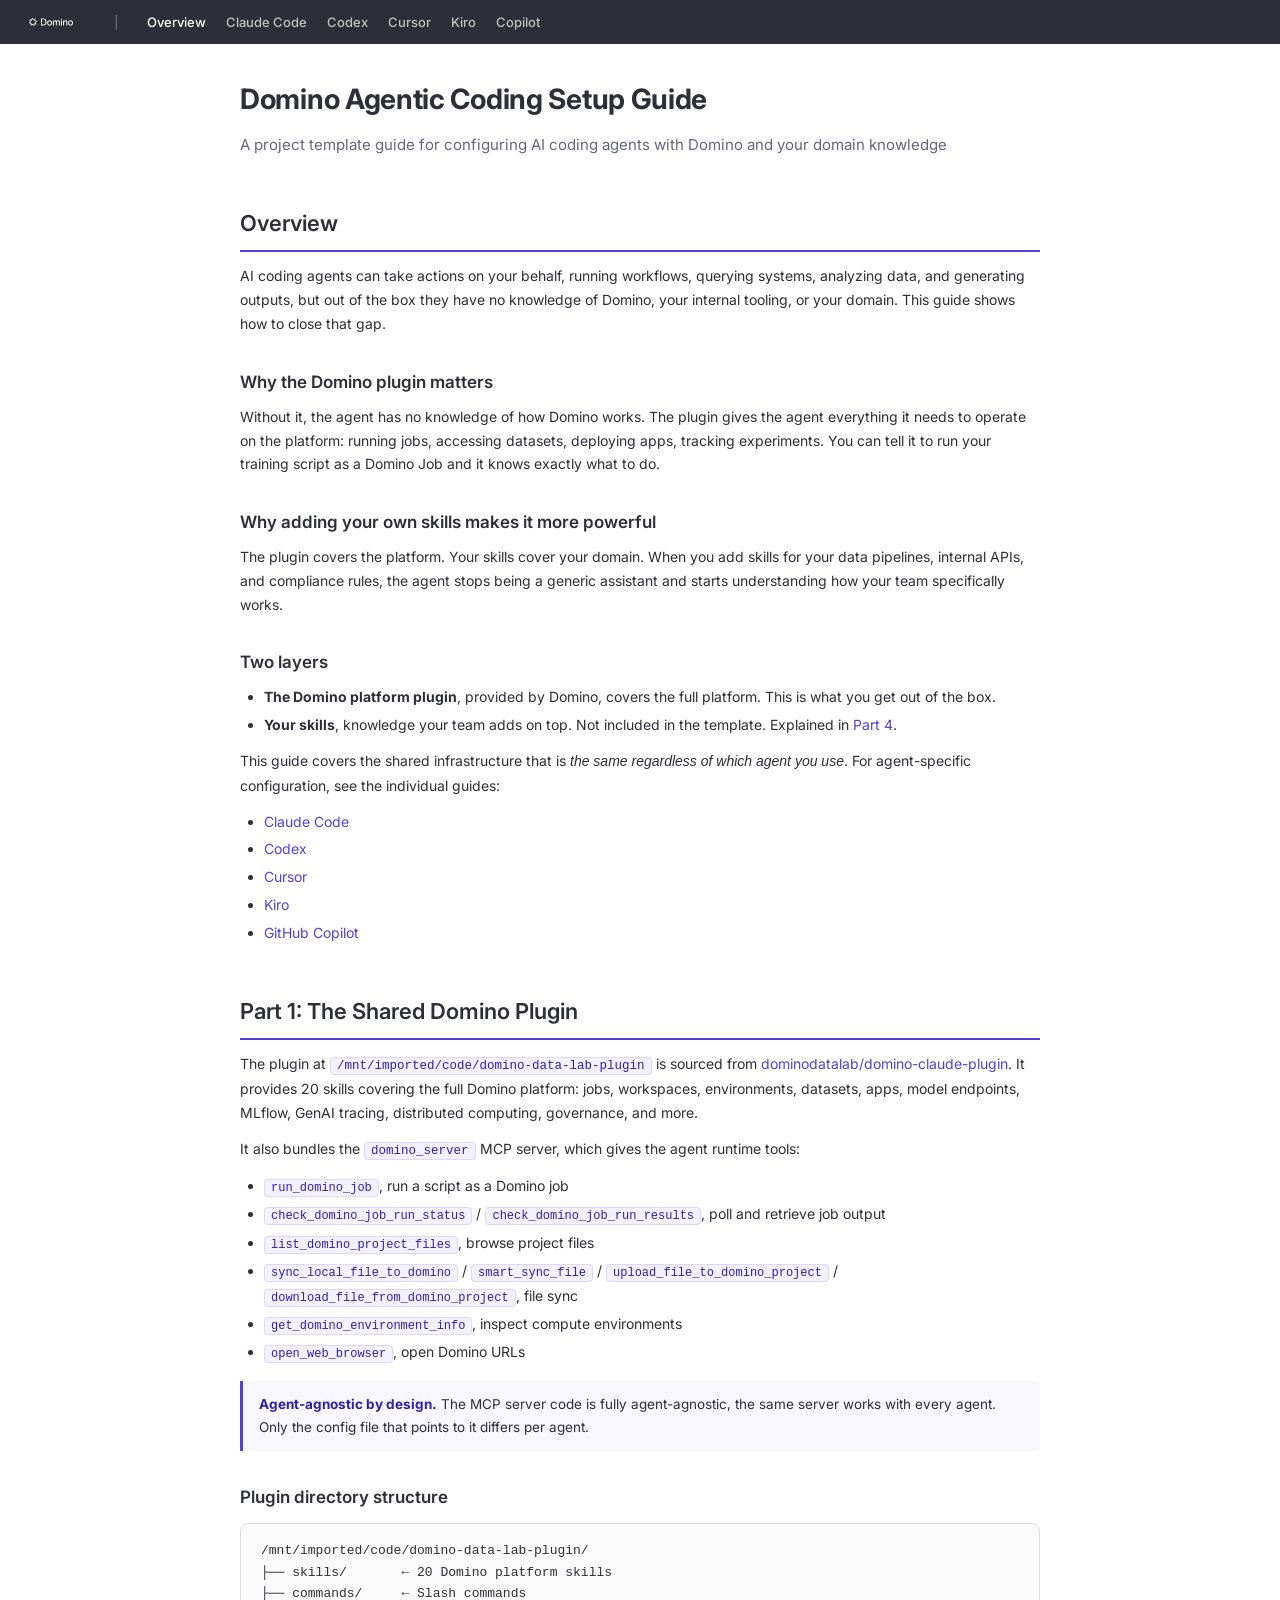
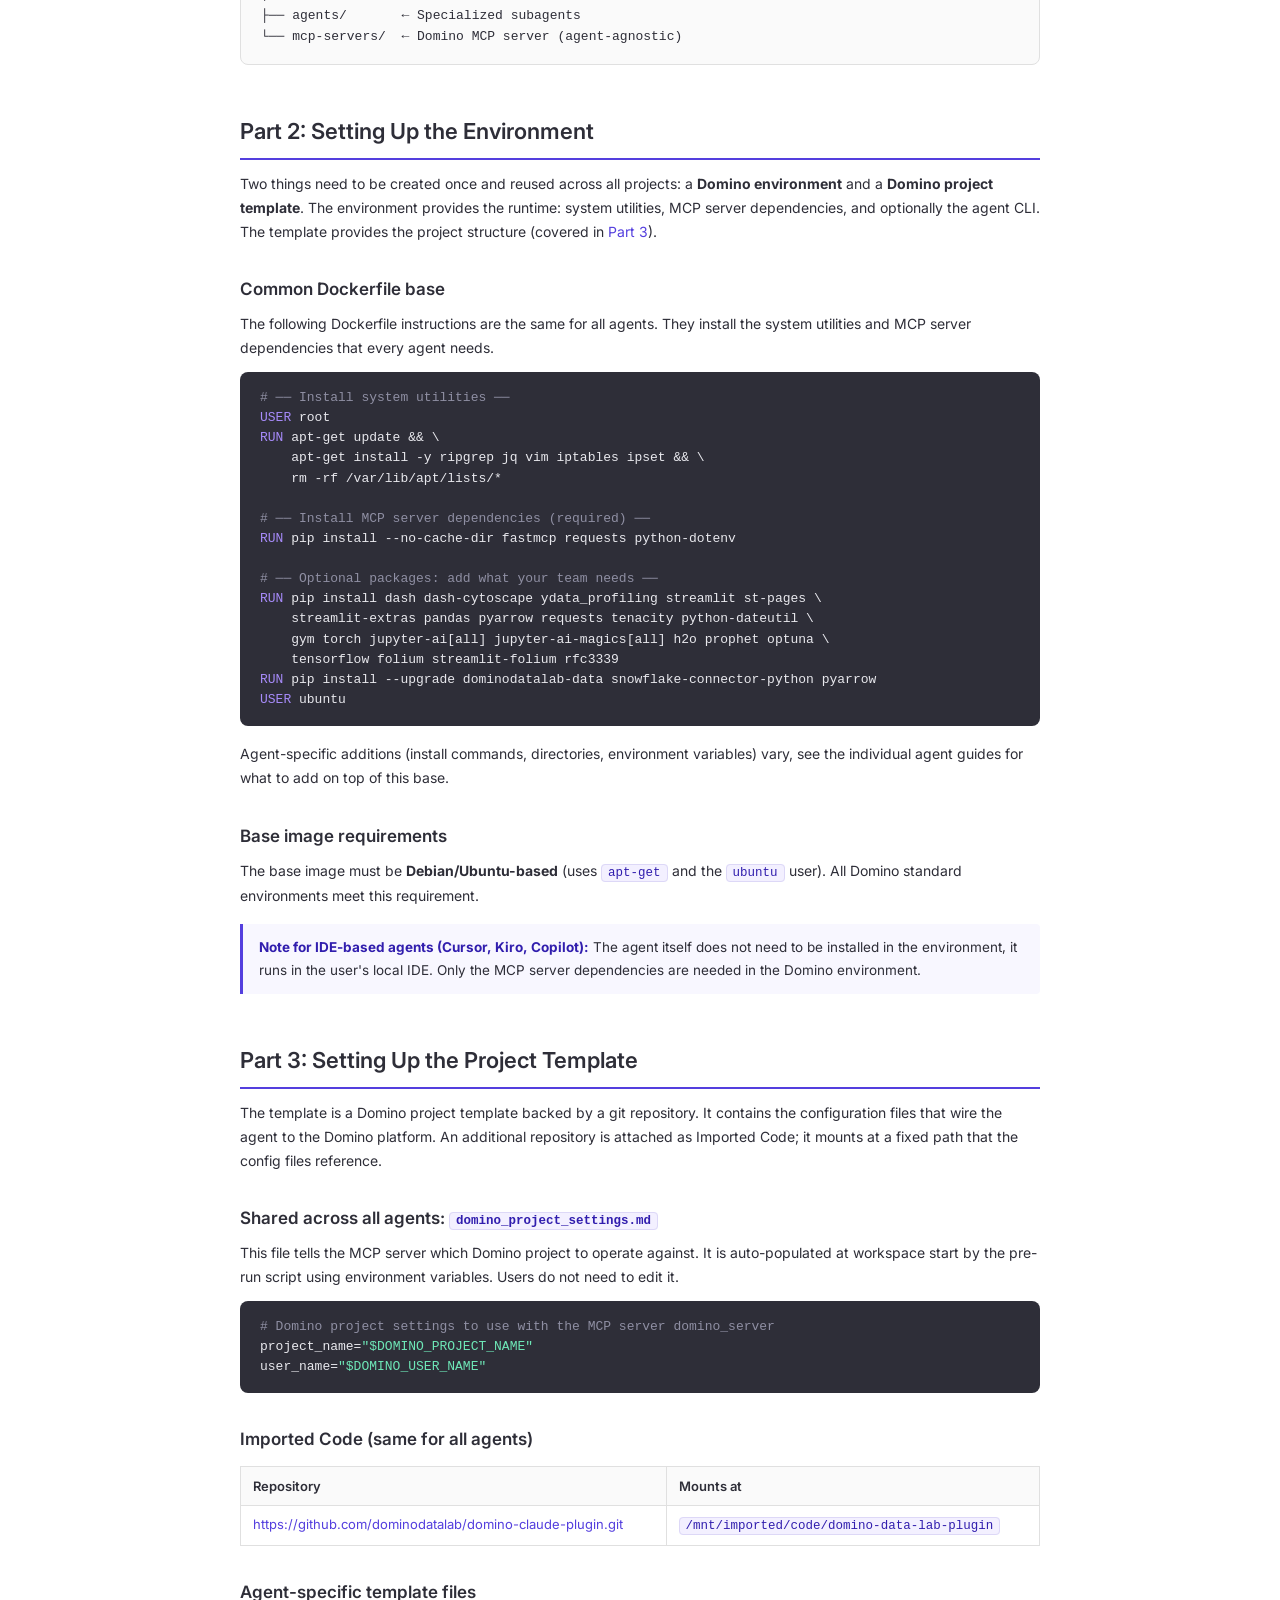
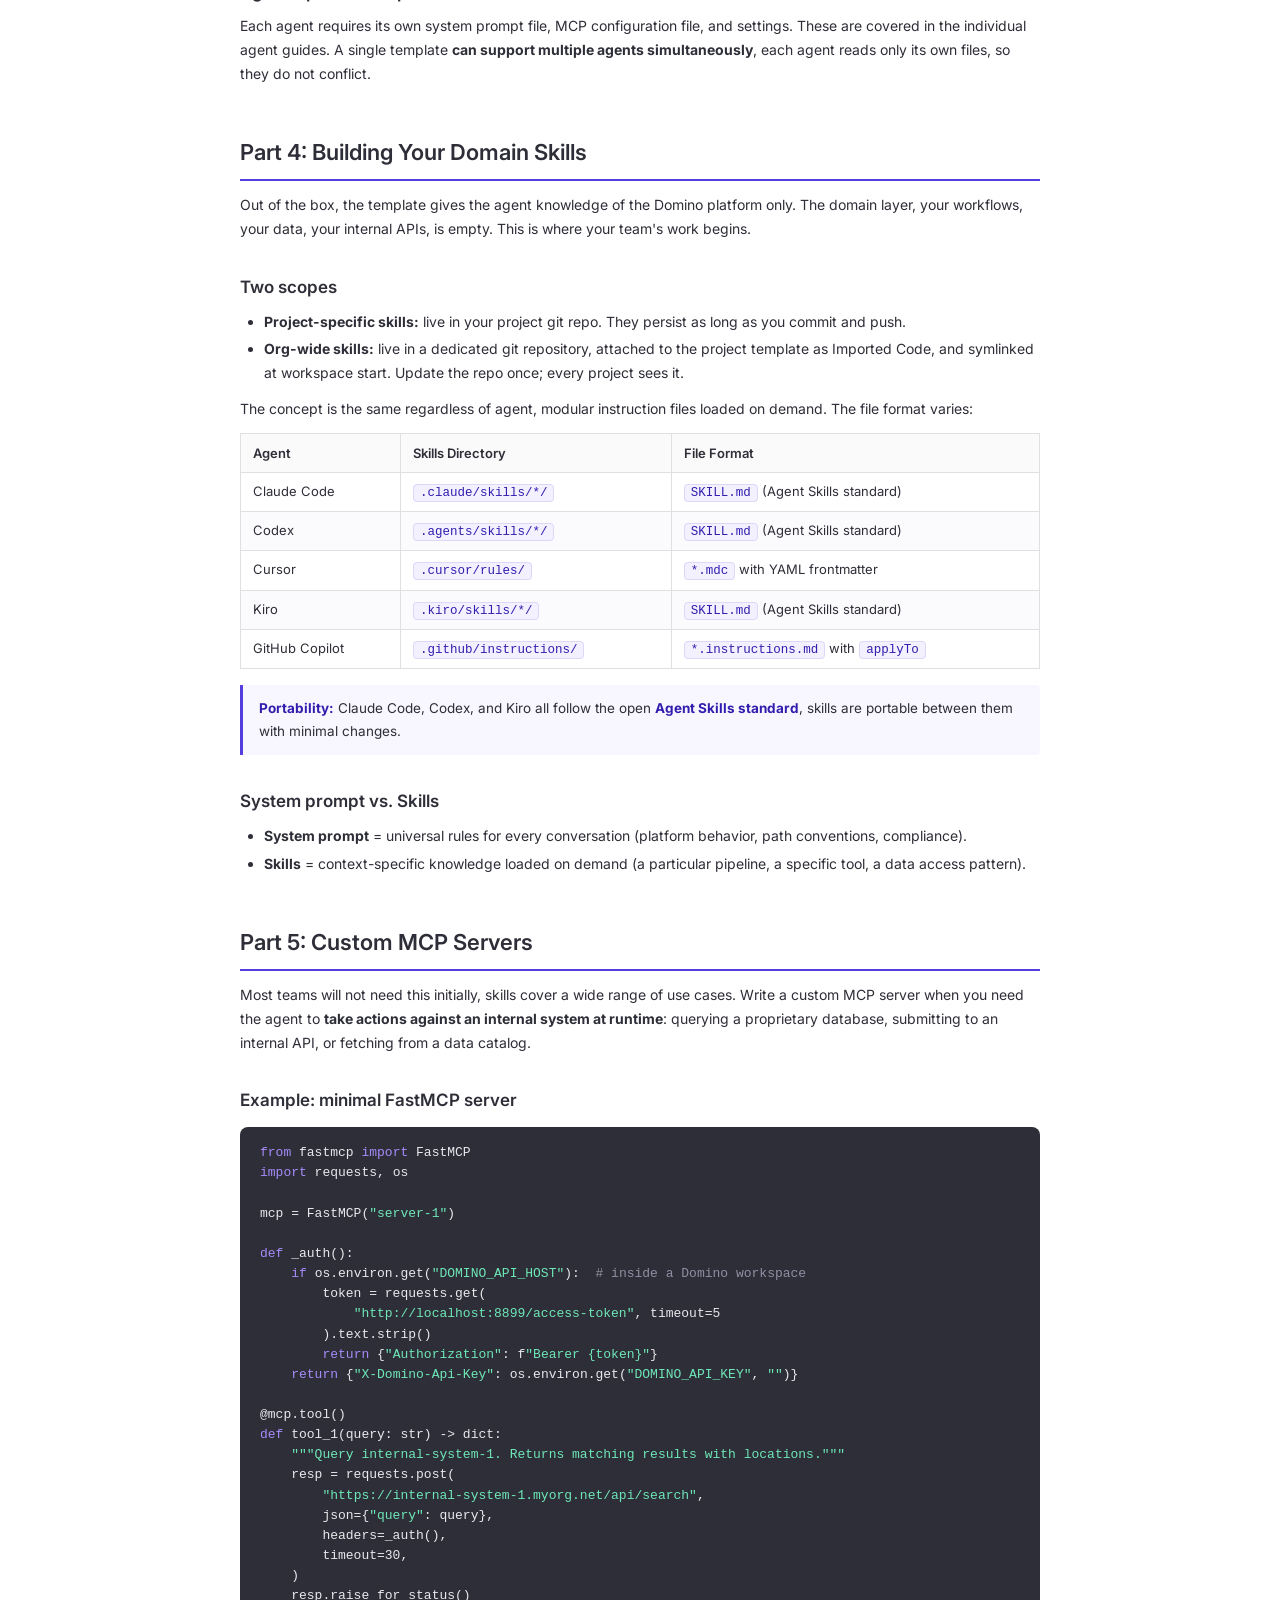
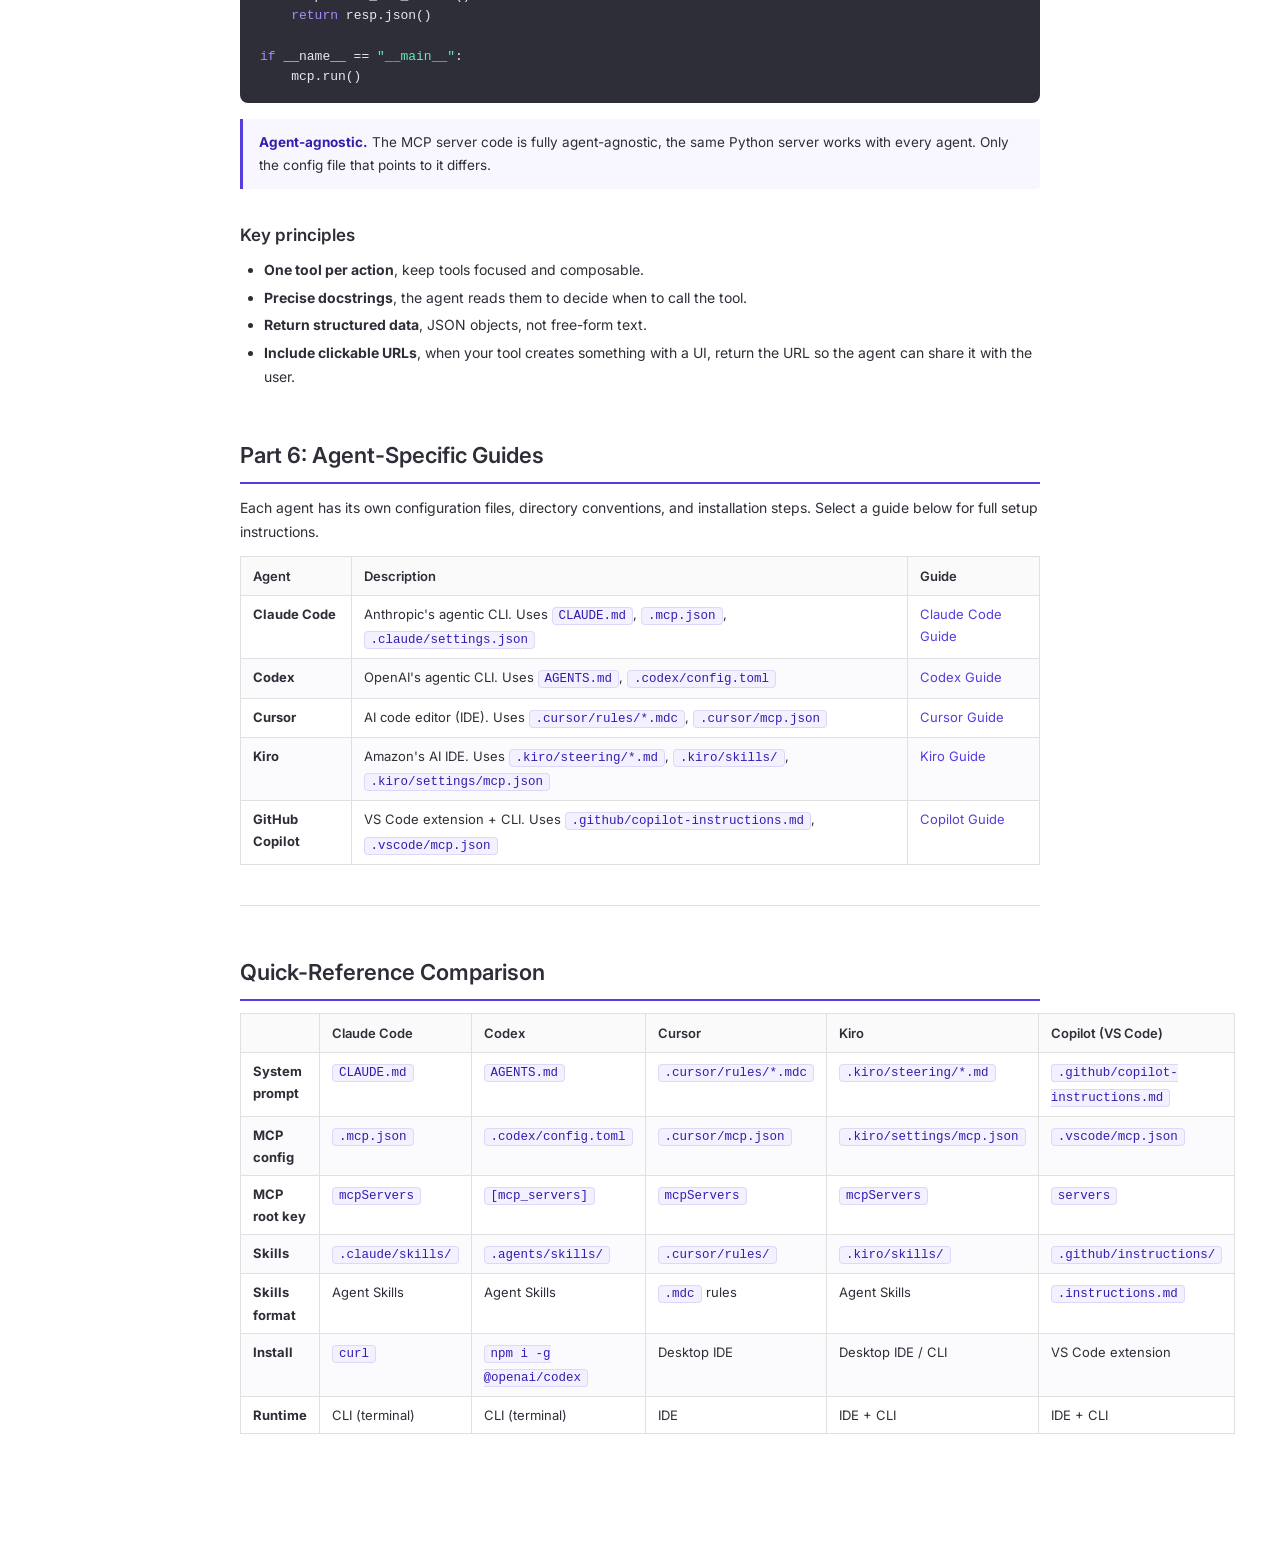
==== commit 81ee62e2: "Remove all em dashes and en dashes from guide text Co-Authored-By: Claude Opus 4.6 (1M context) <nor" ====
--- a/docs/index.html
+++ b/docs/index.html
@@ -29,7 +29,7 @@
   <!-- ============================================================ -->
   <h2>Overview</h2>
 
-  <p>AI coding agents can take actions on your behalf &mdash; running workflows, querying systems, analyzing data, and generating outputs &mdash; but out of the box they have no knowledge of Domino, your internal tooling, or your domain. This guide shows how to close that gap.</p>
+  <p>AI coding agents can take actions on your behalf, running workflows, querying systems, analyzing data, and generating outputs, but out of the box they have no knowledge of Domino, your internal tooling, or your domain. This guide shows how to close that gap.</p>
 
   <h3>Why the Domino plugin matters</h3>
   <p>Without it, the agent has no knowledge of how Domino works. The plugin gives the agent everything it needs to operate on the platform: running jobs, accessing datasets, deploying apps, tracking experiments. You can tell it to run your training script as a Domino Job and it knows exactly what to do.</p>
@@ -39,8 +39,8 @@
 
   <h3>Two layers</h3>
   <ul>
-    <li><strong>The Domino platform plugin</strong> &mdash; provided by Domino, covers the full platform. This is what you get out of the box.</li>
-    <li><strong>Your skills</strong> &mdash; knowledge your team adds on top. Not included in the template. Explained in <a href="#part4">Part 4</a>.</li>
+    <li><strong>The Domino platform plugin</strong>, provided by Domino, covers the full platform. This is what you get out of the box.</li>
+    <li><strong>Your skills</strong>, knowledge your team adds on top. Not included in the template. Explained in <a href="#part4">Part 4</a>.</li>
   </ul>
 
   <p>This guide covers the shared infrastructure that is <em>the same regardless of which agent you use</em>. For agent-specific configuration, see the individual guides:</p>
@@ -64,16 +64,16 @@
 
   <p>It also bundles the <code>domino_server</code> MCP server, which gives the agent runtime tools:</p>
   <ul>
-    <li><code>run_domino_job</code> &mdash; run a script as a Domino job</li>
-    <li><code>check_domino_job_run_status</code> / <code>check_domino_job_run_results</code> &mdash; poll and retrieve job output</li>
-    <li><code>list_domino_project_files</code> &mdash; browse project files</li>
-    <li><code>sync_local_file_to_domino</code> / <code>smart_sync_file</code> / <code>upload_file_to_domino_project</code> / <code>download_file_from_domino_project</code> &mdash; file sync</li>
-    <li><code>get_domino_environment_info</code> &mdash; inspect compute environments</li>
-    <li><code>open_web_browser</code> &mdash; open Domino URLs</li>
+    <li><code>run_domino_job</code>, run a script as a Domino job</li>
+    <li><code>check_domino_job_run_status</code> / <code>check_domino_job_run_results</code>, poll and retrieve job output</li>
+    <li><code>list_domino_project_files</code>, browse project files</li>
+    <li><code>sync_local_file_to_domino</code> / <code>smart_sync_file</code> / <code>upload_file_to_domino_project</code> / <code>download_file_from_domino_project</code>, file sync</li>
+    <li><code>get_domino_environment_info</code>, inspect compute environments</li>
+    <li><code>open_web_browser</code>, open Domino URLs</li>
   </ul>
 
   <blockquote>
-    <p><strong>Agent-agnostic by design.</strong> The MCP server code is fully agent-agnostic &mdash; the same server works with every agent. Only the config file that points to it differs per agent.</p>
+    <p><strong>Agent-agnostic by design.</strong> The MCP server code is fully agent-agnostic, the same server works with every agent. Only the config file that points to it differs per agent.</p>
   </blockquote>
 
   <h3>Plugin directory structure</h3>
@@ -102,7 +102,7 @@
 <span class="comment"># ── Install MCP server dependencies (required) ──</span>
 <span class="keyword">RUN</span> pip install --no-cache-dir fastmcp requests python-dotenv
 
-<span class="comment"># ── Optional packages — add what your team needs ──</span>
+<span class="comment"># ── Optional packages: add what your team needs ──</span>
 <span class="keyword">RUN</span> pip install dash dash-cytoscape ydata_profiling streamlit st-pages \
     streamlit-extras pandas pyarrow requests tenacity python-dateutil \
     gym torch jupyter-ai[all] jupyter-ai-magics[all] h2o prophet optuna \
@@ -110,13 +110,13 @@
 <span class="keyword">RUN</span> pip install --upgrade dominodatalab-data snowflake-connector-python pyarrow
 <span class="keyword">USER</span> ubuntu</code></pre>
 
-  <p>Agent-specific additions (install commands, directories, environment variables) vary &mdash; see the individual agent guides for what to add on top of this base.</p>
+  <p>Agent-specific additions (install commands, directories, environment variables) vary, see the individual agent guides for what to add on top of this base.</p>
 
   <h3>Base image requirements</h3>
   <p>The base image must be <strong>Debian/Ubuntu-based</strong> (uses <code>apt-get</code> and the <code>ubuntu</code> user). All Domino standard environments meet this requirement.</p>
 
   <blockquote>
-    <p><strong>Note for IDE-based agents (Cursor, Kiro, Copilot):</strong> The agent itself does not need to be installed in the environment &mdash; it runs in the user's local IDE. Only the MCP server dependencies are needed in the Domino environment.</p>
+    <p><strong>Note for IDE-based agents (Cursor, Kiro, Copilot):</strong> The agent itself does not need to be installed in the environment, it runs in the user's local IDE. Only the MCP server dependencies are needed in the Domino environment.</p>
   </blockquote>
 
   <!-- ============================================================ -->
@@ -150,14 +150,14 @@
   </table>
 
   <h3>Agent-specific template files</h3>
-  <p>Each agent requires its own system prompt file, MCP configuration file, and settings. These are covered in the individual agent guides. A single template <strong>can support multiple agents simultaneously</strong> &mdash; each agent reads only its own files, so they do not conflict.</p>
+  <p>Each agent requires its own system prompt file, MCP configuration file, and settings. These are covered in the individual agent guides. A single template <strong>can support multiple agents simultaneously</strong>, each agent reads only its own files, so they do not conflict.</p>
 
   <!-- ============================================================ -->
   <!-- PART 4: BUILDING YOUR DOMAIN SKILLS                           -->
   <!-- ============================================================ -->
   <h2 id="part4">Part 4: Building Your Domain Skills</h2>
 
-  <p>Out of the box, the template gives the agent knowledge of the Domino platform only. The domain layer &mdash; your workflows, your data, your internal APIs &mdash; is empty. This is where your team's work begins.</p>
+  <p>Out of the box, the template gives the agent knowledge of the Domino platform only. The domain layer, your workflows, your data, your internal APIs, is empty. This is where your team's work begins.</p>
 
   <h3>Two scopes</h3>
   <ul>
@@ -165,7 +165,7 @@
     <li><strong>Org-wide skills:</strong> live in a dedicated git repository, attached to the project template as Imported Code, and symlinked at workspace start. Update the repo once; every project sees it.</li>
   </ul>
 
-  <p>The concept is the same regardless of agent &mdash; modular instruction files loaded on demand. The file format varies:</p>
+  <p>The concept is the same regardless of agent, modular instruction files loaded on demand. The file format varies:</p>
 
   <table>
     <thead>
@@ -205,7 +205,7 @@
   </table>
 
   <blockquote>
-    <p><strong>Portability:</strong> Claude Code, Codex, and Kiro all follow the open <strong>Agent Skills standard</strong> &mdash; skills are portable between them with minimal changes.</p>
+    <p><strong>Portability:</strong> Claude Code, Codex, and Kiro all follow the open <strong>Agent Skills standard</strong>, skills are portable between them with minimal changes.</p>
   </blockquote>
 
   <h3>System prompt vs. Skills</h3>
@@ -219,7 +219,7 @@
   <!-- ============================================================ -->
   <h2>Part 5: Custom MCP Servers</h2>
 
-  <p>Most teams will not need this initially &mdash; skills cover a wide range of use cases. Write a custom MCP server when you need the agent to <strong>take actions against an internal system at runtime</strong>: querying a proprietary database, submitting to an internal API, or fetching from a data catalog.</p>
+  <p>Most teams will not need this initially, skills cover a wide range of use cases. Write a custom MCP server when you need the agent to <strong>take actions against an internal system at runtime</strong>: querying a proprietary database, submitting to an internal API, or fetching from a data catalog.</p>
 
   <h3>Example: minimal FastMCP server</h3>
 
@@ -252,15 +252,15 @@
     mcp.run()</code></pre>
 
   <blockquote>
-    <p><strong>Agent-agnostic.</strong> The MCP server code is fully agent-agnostic &mdash; the same Python server works with every agent. Only the config file that points to it differs.</p>
+    <p><strong>Agent-agnostic.</strong> The MCP server code is fully agent-agnostic, the same Python server works with every agent. Only the config file that points to it differs.</p>
   </blockquote>
 
   <h3>Key principles</h3>
   <ul>
-    <li><strong>One tool per action</strong> &mdash; keep tools focused and composable.</li>
-    <li><strong>Precise docstrings</strong> &mdash; the agent reads them to decide when to call the tool.</li>
-    <li><strong>Return structured data</strong> &mdash; JSON objects, not free-form text.</li>
-    <li><strong>Include clickable URLs</strong> &mdash; when your tool creates something with a UI, return the URL so the agent can share it with the user.</li>
+    <li><strong>One tool per action</strong>, keep tools focused and composable.</li>
+    <li><strong>Precise docstrings</strong>, the agent reads them to decide when to call the tool.</li>
+    <li><strong>Return structured data</strong>, JSON objects, not free-form text.</li>
+    <li><strong>Include clickable URLs</strong>, when your tool creates something with a UI, return the URL so the agent can share it with the user.</li>
   </ul>
 
   <!-- ============================================================ -->
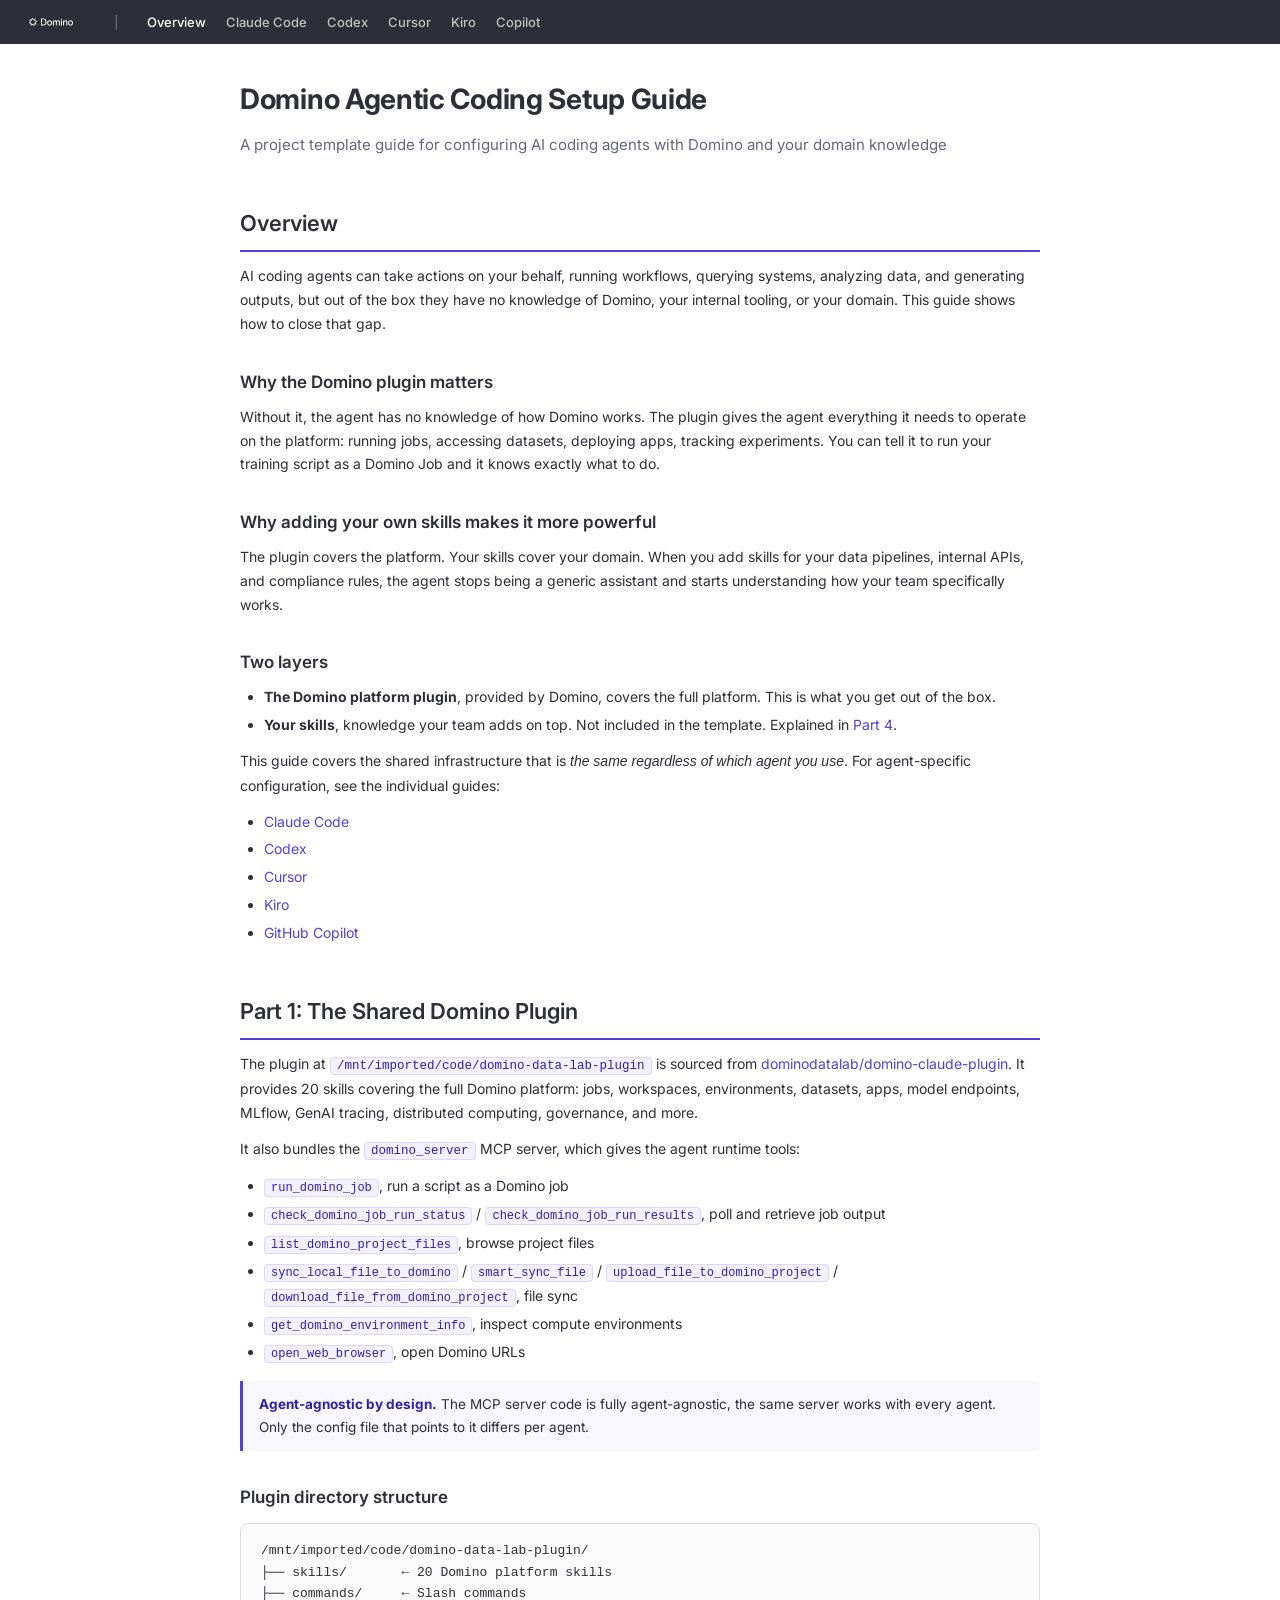
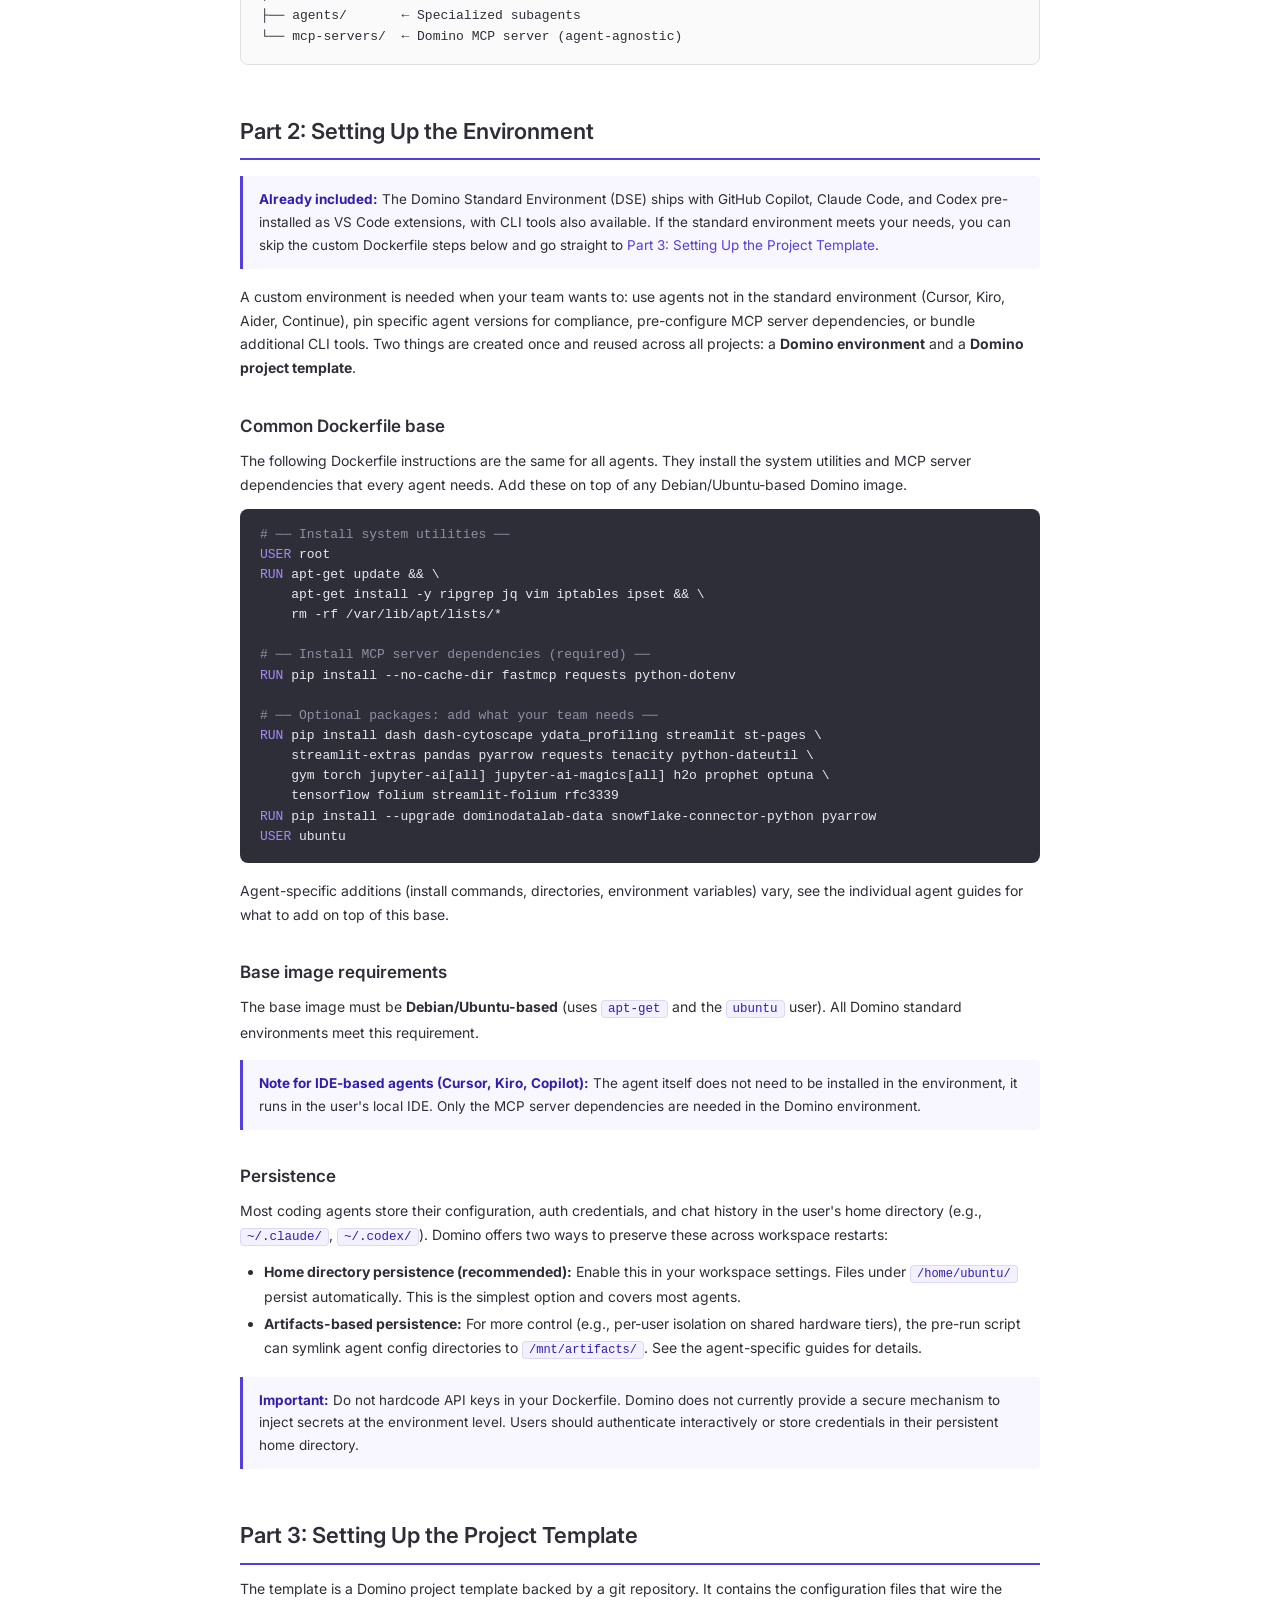
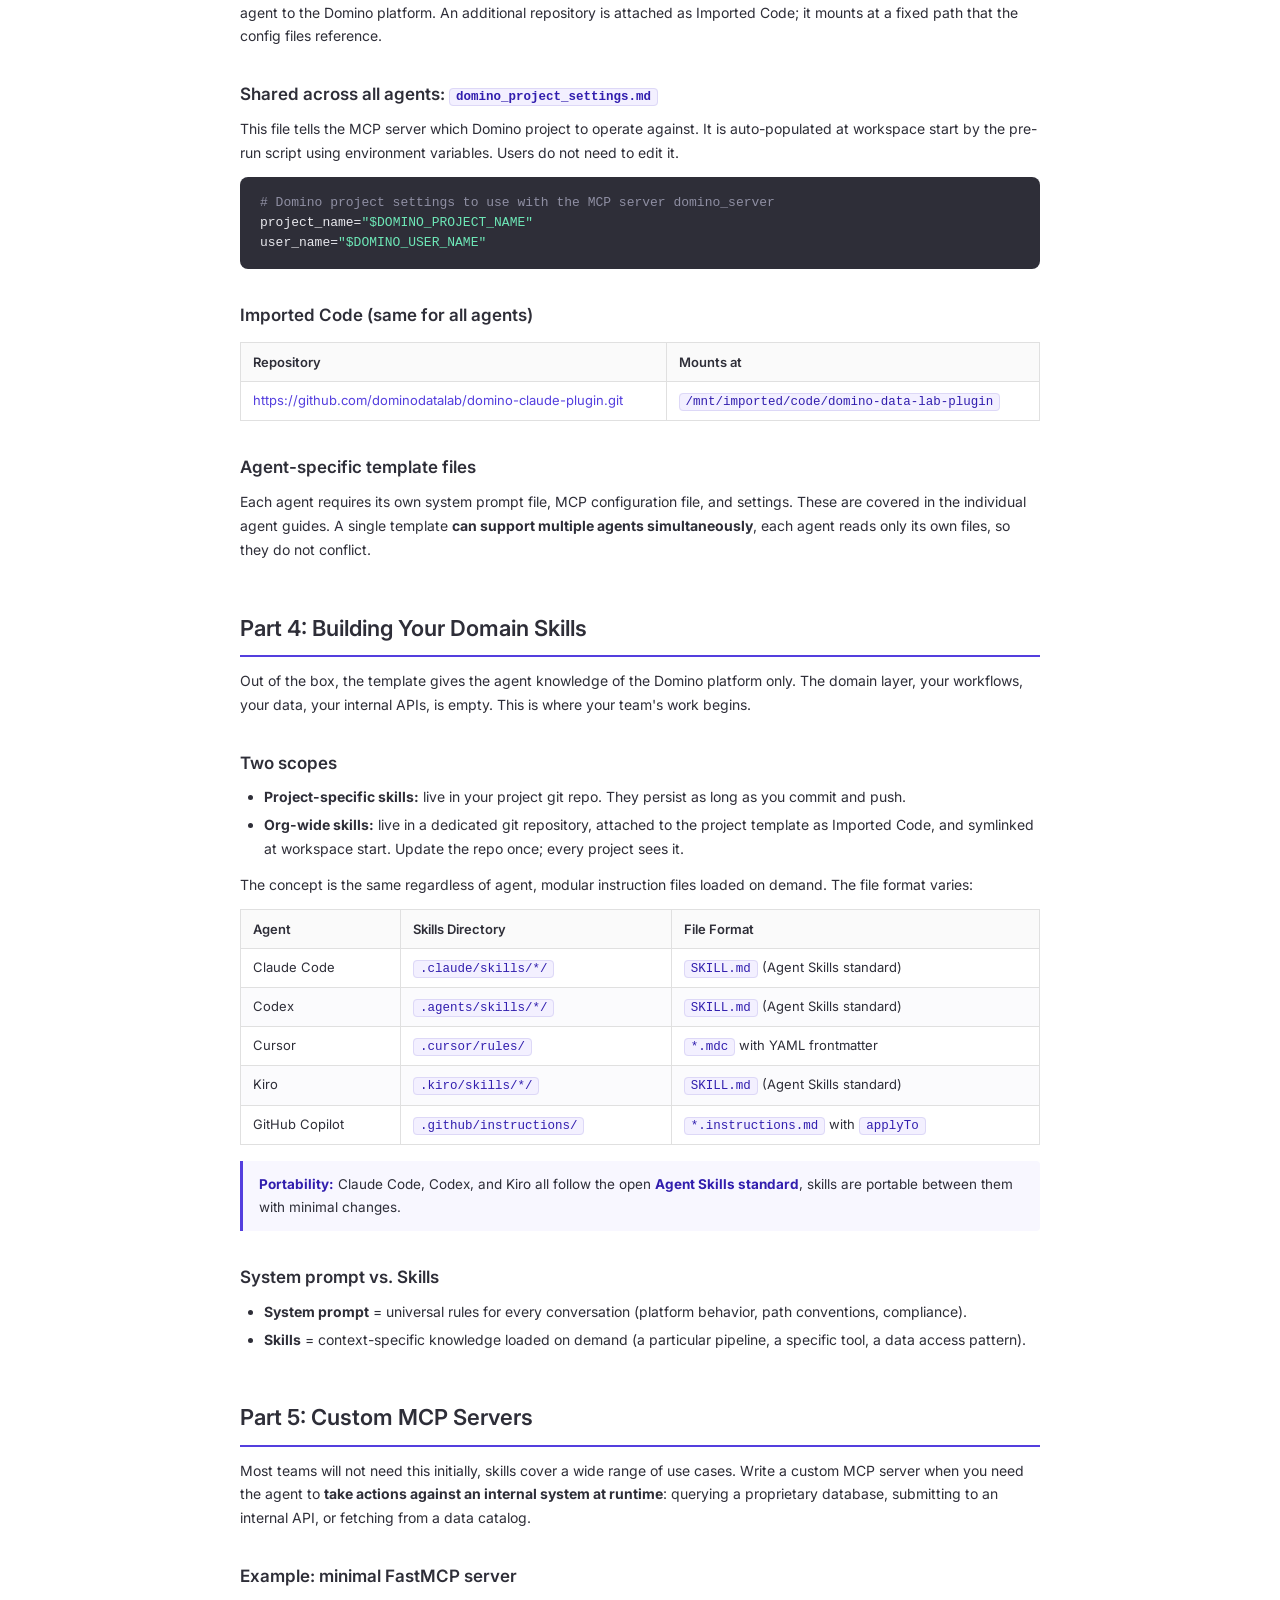
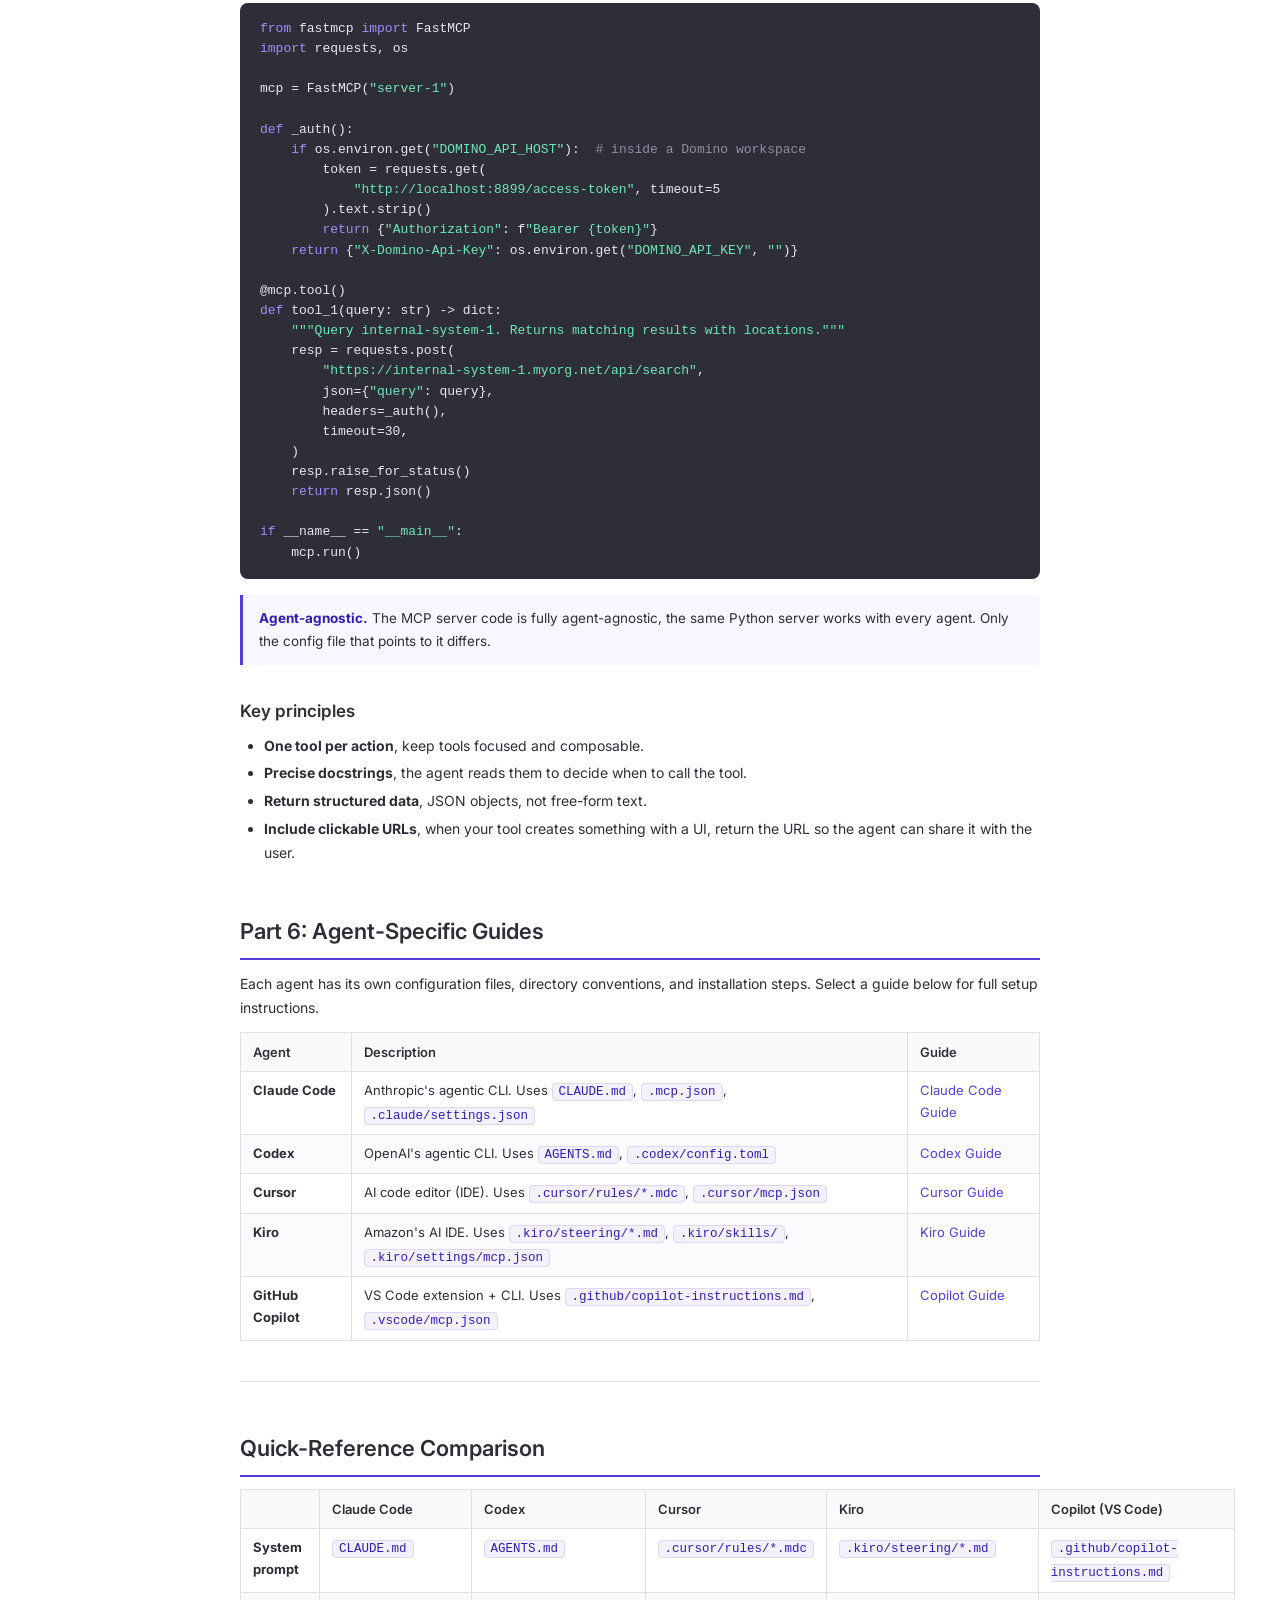
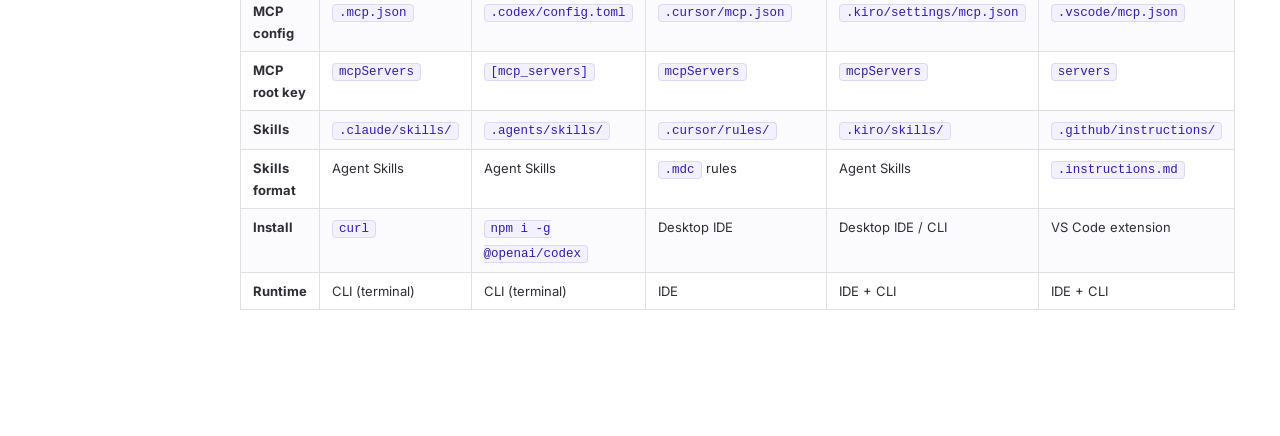
==== commit f62e44dc: "Align guides with Domino official documentation Based on docs.dominodatalab.com/en/cloud/user_guide/" ====
--- a/docs/index.html
+++ b/docs/index.html
@@ -88,10 +88,14 @@
   <!-- ============================================================ -->
   <h2>Part 2: Setting Up the Environment</h2>
 
-  <p>Two things need to be created once and reused across all projects: a <strong>Domino environment</strong> and a <strong>Domino project template</strong>. The environment provides the runtime: system utilities, MCP server dependencies, and optionally the agent CLI. The template provides the project structure (covered in <a href="#part3">Part 3</a>).</p>
+  <blockquote>
+    <p><strong>Already included:</strong> The Domino Standard Environment (DSE) ships with GitHub Copilot, Claude Code, and Codex pre-installed as VS Code extensions, with CLI tools also available. If the standard environment meets your needs, you can skip the custom Dockerfile steps below and go straight to <a href="#part3">Part 3: Setting Up the Project Template</a>.</p>
+  </blockquote>
+
+  <p>A custom environment is needed when your team wants to: use agents not in the standard environment (Cursor, Kiro, Aider, Continue), pin specific agent versions for compliance, pre-configure MCP server dependencies, or bundle additional CLI tools. Two things are created once and reused across all projects: a <strong>Domino environment</strong> and a <strong>Domino project template</strong>.</p>
 
   <h3>Common Dockerfile base</h3>
-  <p>The following Dockerfile instructions are the same for all agents. They install the system utilities and MCP server dependencies that every agent needs.</p>
+  <p>The following Dockerfile instructions are the same for all agents. They install the system utilities and MCP server dependencies that every agent needs. Add these on top of any Debian/Ubuntu-based Domino image.</p>
 
 <pre><code><span class="comment"># ── Install system utilities ──</span>
 <span class="keyword">USER</span> root
@@ -117,6 +121,17 @@
 
   <blockquote>
     <p><strong>Note for IDE-based agents (Cursor, Kiro, Copilot):</strong> The agent itself does not need to be installed in the environment, it runs in the user's local IDE. Only the MCP server dependencies are needed in the Domino environment.</p>
+  </blockquote>
+
+  <h3>Persistence</h3>
+  <p>Most coding agents store their configuration, auth credentials, and chat history in the user's home directory (e.g., <code>~/.claude/</code>, <code>~/.codex/</code>). Domino offers two ways to preserve these across workspace restarts:</p>
+  <ul>
+    <li><strong>Home directory persistence (recommended):</strong> Enable this in your workspace settings. Files under <code>/home/ubuntu/</code> persist automatically. This is the simplest option and covers most agents.</li>
+    <li><strong>Artifacts-based persistence:</strong> For more control (e.g., per-user isolation on shared hardware tiers), the pre-run script can symlink agent config directories to <code>/mnt/artifacts/</code>. See the agent-specific guides for details.</li>
+  </ul>
+
+  <blockquote>
+    <p><strong>Important:</strong> Do not hardcode API keys in your Dockerfile. Domino does not currently provide a secure mechanism to inject secrets at the environment level. Users should authenticate interactively or store credentials in their persistent home directory.</p>
   </blockquote>
 
   <!-- ============================================================ -->
